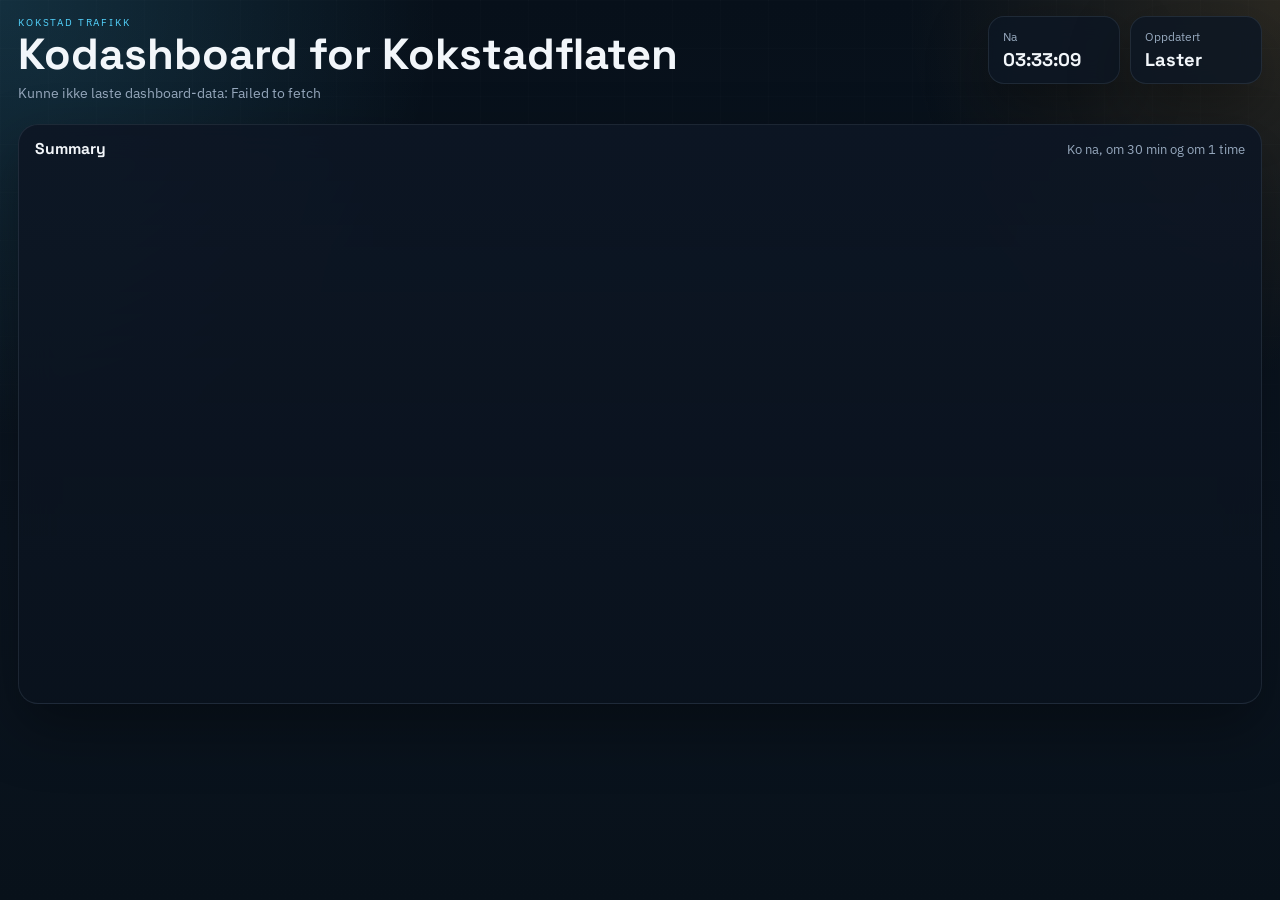
==== index.html @ e2f6cfb9 "Add files via upload" ====
<!DOCTYPE html>
<html lang="nb">
<head>
  <meta charset="UTF-8" />
  <meta name="viewport" content="width=device-width, initial-scale=1.0" />
  <title>Kokstad Queue Dashboard</title>
  <link rel="preconnect" href="https://fonts.googleapis.com">
  <link rel="preconnect" href="https://fonts.gstatic.com" crossorigin>
  <link href="https://fonts.googleapis.com/css2?family=Space+Grotesk:wght@400;500;700&family=IBM+Plex+Sans:wght@400;500;600&display=swap" rel="stylesheet">
  <link rel="stylesheet" href="./styles.css" />
</head>
<body class="summary-mode">
  <div class="app-shell">
    <header class="topbar">
      <div>
        <p class="eyebrow">Kokstad Trafikk</p>
        <h1>Kodashboard for Kokstadflaten</h1>
        <p id="routeSubtitle" class="subtitle">Oversikt over fire ruter fra Kokstad, med estimering na og frem i tid.</p>
      </div>
      <div class="topbar-meta">
        <div class="clock-card">
          <span class="label">Na</span>
          <span id="clockValue" class="value">--:--</span>
        </div>
        <div class="clock-card">
          <span class="label">Oppdatert</span>
          <span id="updatedValue" class="value">Laster</span>
        </div>
      </div>
    </header>

    <nav id="routeTabs" class="route-tabs" aria-label="Ruter og oppsummering"></nav>

    <main class="dashboard-grid">
      <section id="summaryPanel" class="panel panel-summary summary-only">
        <div class="panel-head">
          <h3>Summary</h3>
          <span class="muted">Ko na, om 30 min og om 1 time</span>
        </div>
        <div id="summaryGrid" class="summary-grid"></div>
      </section>

      <section class="panel panel-hero route-only">
        <div class="hero-copy">
          <span id="severityPill" class="severity-pill">Analyserer</span>
          <h2 id="heroDelay">-- min</h2>
          <p id="heroSummary" class="hero-summary">Laster sanntidsstatus...</p>
          <div class="hero-kpis">
            <div class="metric-card accent-amber">
              <span class="metric-label">Estimert kolengde</span>
              <strong id="queueLengthValue">-- m</strong>
            </div>
            <div class="metric-card accent-cyan">
              <span class="metric-label">Reisetid na</span>
              <strong id="liveDurationValue">-- min</strong>
            </div>
            <div class="metric-card accent-slate">
              <span class="metric-label">Normal reisetid</span>
              <strong id="freeFlowValue">-- min</strong>
            </div>
          </div>
        </div>
        <div class="route-visual">
          <div class="route-header">
            <span>Rute med trafikksegmenter</span>
            <span id="distanceValue">-- km</span>
          </div>
          <div id="routeStrip" class="route-strip"></div>
          <div class="route-labels">
            <span id="originLabelValue">Odfjell Drilling</span>
            <span id="destinationLabelValue">--</span>
          </div>
          <div id="routeLegend" class="route-legend"></div>
        </div>
      </section>

      <section class="panel panel-today route-only">
        <div class="panel-head">
          <h3>I dag</h3>
          <span class="muted">Start og slutt for ko</span>
        </div>
        <div class="stat-grid">
          <article class="stat-tile">
            <span class="stat-label">Ko startet</span>
            <strong id="queueStartValue">--</strong>
          </article>
          <article class="stat-tile">
            <span class="stat-label">Ko avtok</span>
            <strong id="queueEndValue">--</strong>
          </article>
          <article class="stat-tile">
            <span class="stat-label">Samlet kotid</span>
            <strong id="queueDurationValue">--</strong>
          </article>
          <article class="stat-tile">
            <span class="stat-label">Topptid</span>
            <strong id="peakDelayValue">--</strong>
          </article>
        </div>
      </section>

      <section class="panel panel-chart route-only">
        <div class="panel-head">
          <h3>Ko siste timer</h3>
          <span class="muted">Estimert kobelastning over tid</span>
        </div>
        <svg id="delayChart" class="chart" viewBox="0 0 640 220" preserveAspectRatio="none"></svg>
      </section>

      <section class="panel panel-heatmap route-only">
        <div class="panel-head">
          <h3>Ukedagsprofil</h3>
          <span class="muted">Nar koen pleier a bygge seg opp</span>
        </div>
        <div id="weekdayHeatmap" class="heatmap"></div>
      </section>

      <section class="panel panel-wide route-only">
        <div class="panel-head">
          <h3>Historisk bilde</h3>
          <span class="muted">Garsdagens topp og forventet monster fremover</span>
        </div>
        <div class="forecast-grid">
          <article class="forecast-card">
            <div class="forecast-head">
              <h4>Garsdagens kotopp</h4>
              <span class="muted">Sist avsluttede referanse</span>
            </div>
            <div class="forecast-stats">
              <div class="forecast-stat">
                <span class="stat-label">Start</span>
                <strong id="yesterdayStartValue">--</strong>
              </div>
              <div class="forecast-stat">
                <span class="stat-label">Slutt</span>
                <strong id="yesterdayEndValue">--</strong>
              </div>
              <div class="forecast-stat">
                <span class="stat-label">Varighet</span>
                <strong id="yesterdayDurationValue">--</strong>
              </div>
              <div class="forecast-stat">
                <span class="stat-label">Kotopp</span>
                <strong id="yesterdayPeakValue">--</strong>
              </div>
            </div>
          </article>

          <article class="forecast-card">
            <div class="forecast-head">
              <h4>Forventet i dag</h4>
              <span class="muted">Historisk monster for samme ukedag</span>
            </div>
            <div class="forecast-stats">
              <div class="forecast-stat">
                <span class="stat-label">Start</span>
                <strong id="forecastTodayStartValue">--</strong>
              </div>
              <div class="forecast-stat">
                <span class="stat-label">Slutt</span>
                <strong id="forecastTodayEndValue">--</strong>
              </div>
              <div class="forecast-stat">
                <span class="stat-label">Varighet</span>
                <strong id="forecastTodayDurationValue">--</strong>
              </div>
              <div class="forecast-stat">
                <span class="stat-label">Kotopp</span>
                <strong id="forecastTodayPeakValue">--</strong>
              </div>
            </div>
          </article>

          <article class="forecast-card">
            <div class="forecast-head">
              <h4>Forventet i morgen</h4>
              <span class="muted">Neste ukedag basert pa historikk</span>
            </div>
            <div class="forecast-stats">
              <div class="forecast-stat">
                <span class="stat-label">Start</span>
                <strong id="forecastTomorrowStartValue">--</strong>
              </div>
              <div class="forecast-stat">
                <span class="stat-label">Slutt</span>
                <strong id="forecastTomorrowEndValue">--</strong>
              </div>
              <div class="forecast-stat">
                <span class="stat-label">Varighet</span>
                <strong id="forecastTomorrowDurationValue">--</strong>
              </div>
              <div class="forecast-stat">
                <span class="stat-label">Kotopp</span>
                <strong id="forecastTomorrowPeakValue">--</strong>
              </div>
            </div>
          </article>
        </div>
      </section>
    </main>
  </div>

  <script src="./app.js" type="module"></script>
</body>
</html>
---- styles.css ----
:root {
  --bg: #09111c;
  --bg-alt: #0d1624;
  --panel: rgba(11, 21, 34, 0.76);
  --panel-strong: rgba(9, 17, 28, 0.92);
  --line: rgba(160, 185, 210, 0.12);
  --text: #f2f6fa;
  --muted: #96a8bd;
  --cyan: #54d5ff;
  --amber: #ffb84d;
  --red: #ff6b5f;
  --green: #5fd497;
  --shadow: 0 24px 60px rgba(0, 0, 0, 0.35);
}

* {
  box-sizing: border-box;
}

html,
body {
  margin: 0;
  width: 100%;
  height: 100%;
  overflow: hidden;
  background:
    radial-gradient(circle at top left, rgba(84, 213, 255, 0.16), transparent 28%),
    radial-gradient(circle at top right, rgba(255, 184, 77, 0.14), transparent 24%),
    linear-gradient(180deg, #07101a 0%, #0b1521 60%, #08111a 100%);
  color: var(--text);
  font-family: "IBM Plex Sans", sans-serif;
}

body::before {
  content: "";
  position: fixed;
  inset: 0;
  background-image:
    linear-gradient(rgba(255, 255, 255, 0.02) 1px, transparent 1px),
    linear-gradient(90deg, rgba(255, 255, 255, 0.02) 1px, transparent 1px);
  background-size: 48px 48px;
  mask-image: linear-gradient(180deg, rgba(0, 0, 0, 0.65), transparent);
  pointer-events: none;
}

.app-shell {
  width: min(100vw, calc(100vh * 16 / 9));
  height: min(100vh, calc(100vw * 9 / 16));
  margin: 0 auto;
  padding: 16px 18px;
  display: flex;
  flex-direction: column;
}

.topbar {
  display: flex;
  justify-content: space-between;
  align-items: flex-start;
  gap: 24px;
  margin-bottom: 10px;
}

.eyebrow {
  margin: 0 0 4px;
  text-transform: uppercase;
  letter-spacing: 0.18em;
  color: var(--cyan);
  font-size: 0.64rem;
}

h1 {
  margin: 0;
  font-family: "Space Grotesk", sans-serif;
  font-size: clamp(1.8rem, 3.4vw, 2.9rem);
  line-height: 1;
}

.subtitle {
  margin: 6px 0 0;
  color: var(--muted);
  font-size: 0.9rem;
}

.topbar-meta {
  display: flex;
  gap: 10px;
}

.clock-card {
  min-width: 132px;
  padding: 12px 14px;
  border: 1px solid var(--line);
  border-radius: 16px;
  background: rgba(13, 22, 36, 0.82);
  backdrop-filter: blur(12px);
  box-shadow: var(--shadow);
}

.clock-card .label {
  display: block;
  color: var(--muted);
  font-size: 0.74rem;
  margin-bottom: 4px;
}

.clock-card .value {
  font-family: "Space Grotesk", sans-serif;
  font-size: 1.15rem;
  font-weight: 700;
}

.route-tabs {
  display: flex;
  gap: 8px;
  margin-bottom: 12px;
}

.route-tab {
  border: 1px solid rgba(255, 255, 255, 0.08);
  background: rgba(255, 255, 255, 0.03);
  color: var(--muted);
  border-radius: 999px;
  padding: 8px 14px;
  font: inherit;
  font-size: 0.82rem;
  font-weight: 600;
  cursor: pointer;
  transition: background 140ms ease, color 140ms ease, border-color 140ms ease, transform 140ms ease;
}

.route-tab:hover {
  color: var(--text);
  border-color: rgba(84, 213, 255, 0.22);
}

.route-tab.active {
  color: #dff7ff;
  background: rgba(84, 213, 255, 0.12);
  border-color: rgba(84, 213, 255, 0.32);
  transform: translateY(-1px);
}

.dashboard-grid {
  display: grid;
  grid-template-columns: 1.44fr 0.92fr;
  grid-template-rows: minmax(0, 0.9fr) minmax(210px, 0.72fr) minmax(170px, 0.44fr) auto;
  gap: 14px;
  flex: 1;
  min-height: 0;
}

.panel {
  position: relative;
  overflow: hidden;
  border: 1px solid var(--line);
  border-radius: 20px;
  background: linear-gradient(180deg, rgba(13, 22, 36, 0.92), rgba(10, 18, 29, 0.82));
  box-shadow: var(--shadow);
  padding: 14px 16px;
  backdrop-filter: blur(18px);
  min-height: 0;
}

.panel::after {
  content: "";
  position: absolute;
  inset: auto -10% -55% auto;
  width: 180px;
  height: 180px;
  border-radius: 50%;
  background: radial-gradient(circle, rgba(84, 213, 255, 0.12), transparent 65%);
  pointer-events: none;
}

.summary-only {
  display: none;
}

body.summary-mode .summary-only {
  display: flex;
}

body.summary-mode .route-only {
  display: none !important;
}

body.route-mode .summary-only {
  display: none !important;
}

.panel-summary {
  grid-column: 1 / -1;
  grid-row: 1 / -1;
  flex-direction: column;
}

.summary-grid {
  display: grid;
  grid-template-columns: repeat(2, minmax(0, 1fr));
  gap: 14px;
  flex: 1;
}

.summary-card {
  border-radius: 18px;
  border: 1px solid rgba(255, 255, 255, 0.06);
  background: rgba(255, 255, 255, 0.03);
  padding: 16px;
  display: flex;
  flex-direction: column;
  gap: 14px;
}

.summary-card-head {
  display: flex;
  justify-content: space-between;
  gap: 12px;
  align-items: baseline;
}

.summary-card-head h4 {
  margin: 0;
  font-family: "Space Grotesk", sans-serif;
  font-size: 1.12rem;
}

.summary-card-head p,
.summary-updated {
  margin: 4px 0 0;
  color: var(--muted);
  font-size: 0.8rem;
}

.summary-slots {
  display: grid;
  grid-template-columns: repeat(3, minmax(0, 1fr));
  gap: 10px;
}

.summary-slot {
  border-radius: 14px;
  padding: 12px 12px 10px;
  background: rgba(9, 17, 28, 0.72);
  border: 1px solid rgba(255, 255, 255, 0.05);
  display: flex;
  flex-direction: column;
  gap: 6px;
}

.summary-slot-label {
  color: var(--muted);
  font-size: 0.76rem;
}

.summary-slot strong {
  font-size: 1.55rem;
  line-height: 1;
  font-family: "Space Grotesk", sans-serif;
}

.summary-slot-meta {
  color: rgba(242, 246, 250, 0.82);
  font-size: 0.78rem;
}

.summary-pill {
  display: inline-flex;
  align-self: flex-start;
  margin-top: 2px;
  padding: 4px 8px;
  border-radius: 999px;
  border: 1px solid rgba(255, 255, 255, 0.08);
  font-size: 0.72rem;
  font-weight: 700;
}

.panel-hero {
  display: grid;
  grid-template-columns: 1.15fr 0.85fr;
  gap: 14px;
  grid-column: 1 / -1;
  grid-row: 1;
}

.panel-today {
  grid-column: 1;
  grid-row: 2;
}

.panel-chart {
  grid-column: 2;
  grid-row: 2;
  display: flex;
  flex-direction: column;
}

.panel-heatmap {
  grid-column: 1 / -1;
  grid-row: 3;
  padding-top: 12px;
  padding-bottom: 12px;
}

.panel-wide {
  grid-column: 1 / -1;
  grid-row: 4;
  padding-top: 12px;
  padding-bottom: 12px;
}

.hero-copy h2 {
  margin: 10px 0 8px;
  font-family: "Space Grotesk", sans-serif;
  font-size: clamp(2.2rem, 4vw, 3.7rem);
  line-height: 0.95;
}

.hero-summary {
  max-width: 700px;
  margin: 0 0 12px;
  color: var(--muted);
  font-size: 0.86rem;
  line-height: 1.3;
}

.severity-pill {
  display: inline-flex;
  align-items: center;
  gap: 8px;
  padding: 6px 12px;
  border-radius: 999px;
  background: rgba(84, 213, 255, 0.12);
  border: 1px solid rgba(84, 213, 255, 0.2);
  color: #dff7ff;
  font-weight: 600;
  font-size: 0.86rem;
}

.severity-pill::before {
  content: "";
  width: 10px;
  height: 10px;
  border-radius: 50%;
  background: currentColor;
  box-shadow: 0 0 18px currentColor;
}

.hero-kpis {
  display: grid;
  grid-template-columns: repeat(3, minmax(0, 1fr));
  gap: 10px;
}

.metric-card {
  padding: 11px 12px;
  border-radius: 16px;
  border: 1px solid rgba(255, 255, 255, 0.08);
  background: rgba(255, 255, 255, 0.03);
}

.metric-card strong {
  display: block;
  margin-top: 6px;
  font-size: 1.2rem;
  font-family: "Space Grotesk", sans-serif;
}

.metric-label,
.panel-head .muted,
.stat-label {
  color: var(--muted);
  font-size: 0.8rem;
}

.accent-amber {
  box-shadow: inset 0 0 0 1px rgba(255, 184, 77, 0.16);
}

.accent-cyan {
  box-shadow: inset 0 0 0 1px rgba(84, 213, 255, 0.16);
}

.accent-slate {
  box-shadow: inset 0 0 0 1px rgba(160, 185, 210, 0.12);
}

.route-visual {
  display: flex;
  flex-direction: column;
  justify-content: center;
  padding: 8px 2px 0;
}

.route-header,
.route-labels,
.route-legend {
  display: flex;
  justify-content: space-between;
  gap: 12px;
  color: var(--muted);
  font-size: 0.8rem;
}

.route-strip {
  display: flex;
  align-items: stretch;
  gap: 5px;
  min-height: 58px;
  margin: 8px 0 8px;
}

.route-segment {
  position: relative;
  flex: var(--segment-weight);
  min-width: 18px;
  border-radius: 14px;
  background: #233447;
  overflow: hidden;
  display: flex;
  align-items: flex-end;
  padding: 8px;
  border: 1px solid rgba(255, 255, 255, 0.08);
}

.route-segment span {
  position: relative;
  z-index: 1;
  font-size: 0.74rem;
  line-height: 1.1;
  color: rgba(242, 246, 250, 0.9);
}

.route-segment::before {
  content: "";
  position: absolute;
  inset: 0;
  opacity: 0.9;
}

.speed-normal::before {
  background: linear-gradient(180deg, rgba(95, 212, 151, 0.2), rgba(95, 212, 151, 0.55));
}

.speed-slow::before {
  background: linear-gradient(180deg, rgba(255, 184, 77, 0.22), rgba(255, 184, 77, 0.64));
}

.speed-jam::before {
  background: linear-gradient(180deg, rgba(255, 107, 95, 0.24), rgba(255, 107, 95, 0.74));
}

.legend-chip {
  display: inline-flex;
  align-items: center;
  gap: 8px;
}

.legend-chip::before {
  content: "";
  width: 11px;
  height: 11px;
  border-radius: 50%;
}

.legend-chip.normal::before {
  background: var(--green);
}

.legend-chip.slow::before {
  background: var(--amber);
}

.legend-chip.jam::before {
  background: var(--red);
}

.panel-head {
  display: flex;
  justify-content: space-between;
  align-items: baseline;
  gap: 12px;
  margin-bottom: 8px;
}

.panel-head h3 {
  margin: 0;
  font-size: 0.98rem;
  font-family: "Space Grotesk", sans-serif;
}

.stat-grid {
  display: grid;
  grid-template-columns: repeat(2, minmax(0, 1fr));
  gap: 10px;
}

.stat-tile,
.forecast-card {
  padding: 12px 14px;
  border-radius: 16px;
  border: 1px solid rgba(255, 255, 255, 0.06);
  background: rgba(255, 255, 255, 0.03);
}

.stat-tile strong,
.forecast-stat strong {
  display: block;
  margin-top: 8px;
  font-size: 1.18rem;
  font-family: "Space Grotesk", sans-serif;
}

.chart {
  width: 100%;
  height: 100%;
  min-height: 164px;
  display: block;
  flex: 1;
}

.heatmap {
  display: grid;
  grid-template-columns: 70px repeat(7, minmax(0, 1fr));
  gap: 4px;
}

.heatmap-header,
.heatmap-row-label,
.heatmap-cell {
  min-height: 24px;
  border-radius: 8px;
  display: flex;
  align-items: center;
  justify-content: center;
  font-size: 0.68rem;
}

.heatmap-header,
.heatmap-row-label {
  color: var(--muted);
  background: rgba(255, 255, 255, 0.03);
}

.heatmap-cell {
  border: 1px solid rgba(255, 255, 255, 0.06);
  color: rgba(255, 255, 255, 0.94);
}

.forecast-grid {
  display: grid;
  grid-template-columns: repeat(3, minmax(0, 1fr));
  gap: 10px;
}

.forecast-head {
  display: flex;
  justify-content: space-between;
  gap: 10px;
  align-items: baseline;
  margin-bottom: 12px;
}

.forecast-head h4 {
  margin: 0;
  font-family: "Space Grotesk", sans-serif;
  font-size: 0.96rem;
}

.forecast-stats {
  display: grid;
  grid-template-columns: repeat(2, minmax(0, 1fr));
  gap: 10px;
}
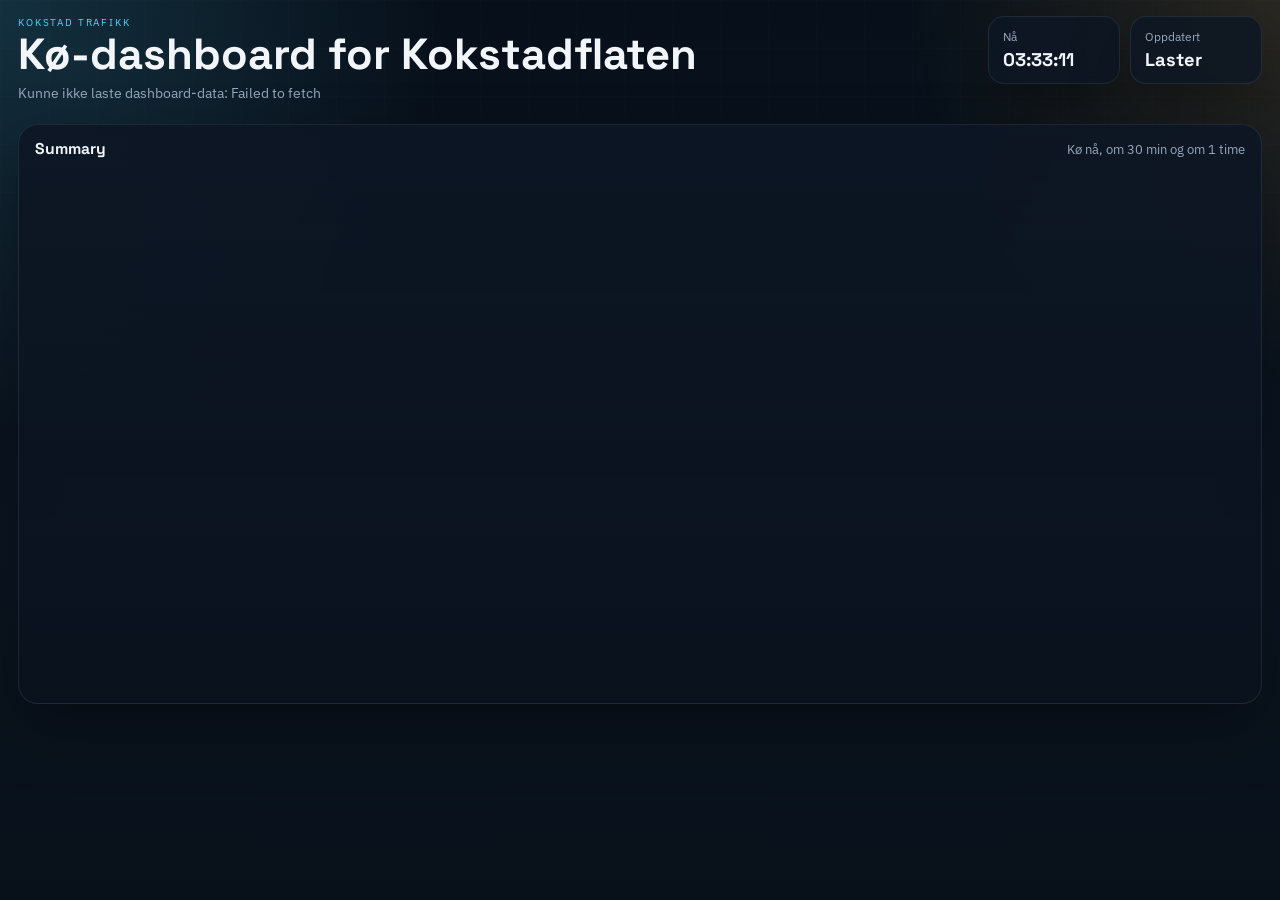
==== commit 90615e3e: "Add files via upload" ====
--- a/index.html
+++ b/index.html
@@ -3,7 +3,7 @@
 <head>
   <meta charset="UTF-8" />
   <meta name="viewport" content="width=device-width, initial-scale=1.0" />
-  <title>Kokstad Queue Dashboard</title>
+  <title>Kø-dashboard for Kokstadflaten</title>
   <link rel="preconnect" href="https://fonts.googleapis.com">
   <link rel="preconnect" href="https://fonts.gstatic.com" crossorigin>
   <link href="https://fonts.googleapis.com/css2?family=Space+Grotesk:wght@400;500;700&family=IBM+Plex+Sans:wght@400;500;600&display=swap" rel="stylesheet">
@@ -14,12 +14,12 @@
     <header class="topbar">
       <div>
         <p class="eyebrow">Kokstad Trafikk</p>
-        <h1>Kodashboard for Kokstadflaten</h1>
-        <p id="routeSubtitle" class="subtitle">Oversikt over fire ruter fra Kokstad, med estimering na og frem i tid.</p>
+        <h1>Kø-dashboard for Kokstadflaten</h1>
+        <p id="routeSubtitle" class="subtitle">Oversikt over fire ruter fra Kokstad, med estimering nå og frem i tid.</p>
       </div>
       <div class="topbar-meta">
         <div class="clock-card">
-          <span class="label">Na</span>
+          <span class="label">Nå</span>
           <span id="clockValue" class="value">--:--</span>
         </div>
         <div class="clock-card">
@@ -35,7 +35,7 @@
       <section id="summaryPanel" class="panel panel-summary summary-only">
         <div class="panel-head">
           <h3>Summary</h3>
-          <span class="muted">Ko na, om 30 min og om 1 time</span>
+          <span class="muted">Kø nå, om 30 min og om 1 time</span>
         </div>
         <div id="summaryGrid" class="summary-grid"></div>
       </section>
@@ -47,11 +47,11 @@
           <p id="heroSummary" class="hero-summary">Laster sanntidsstatus...</p>
           <div class="hero-kpis">
             <div class="metric-card accent-amber">
-              <span class="metric-label">Estimert kolengde</span>
+              <span class="metric-label">Estimert kølengde</span>
               <strong id="queueLengthValue">-- m</strong>
             </div>
             <div class="metric-card accent-cyan">
-              <span class="metric-label">Reisetid na</span>
+              <span class="metric-label">Reisetid nå</span>
               <strong id="liveDurationValue">-- min</strong>
             </div>
             <div class="metric-card accent-slate">
@@ -77,19 +77,19 @@
       <section class="panel panel-today route-only">
         <div class="panel-head">
           <h3>I dag</h3>
-          <span class="muted">Start og slutt for ko</span>
+          <span class="muted">Start og slutt for kø</span>
         </div>
         <div class="stat-grid">
           <article class="stat-tile">
-            <span class="stat-label">Ko startet</span>
+            <span class="stat-label">Kø startet</span>
             <strong id="queueStartValue">--</strong>
           </article>
           <article class="stat-tile">
-            <span class="stat-label">Ko avtok</span>
+            <span class="stat-label">Kø avtok</span>
             <strong id="queueEndValue">--</strong>
           </article>
           <article class="stat-tile">
-            <span class="stat-label">Samlet kotid</span>
+            <span class="stat-label">Samlet køtid</span>
             <strong id="queueDurationValue">--</strong>
           </article>
           <article class="stat-tile">
@@ -101,8 +101,8 @@
 
       <section class="panel panel-chart route-only">
         <div class="panel-head">
-          <h3>Ko siste timer</h3>
-          <span class="muted">Estimert kobelastning over tid</span>
+          <h3>Kø siste timer</h3>
+          <span class="muted">Estimert købelastning over tid</span>
         </div>
         <svg id="delayChart" class="chart" viewBox="0 0 640 220" preserveAspectRatio="none"></svg>
       </section>
@@ -110,7 +110,7 @@
       <section class="panel panel-heatmap route-only">
         <div class="panel-head">
           <h3>Ukedagsprofil</h3>
-          <span class="muted">Nar koen pleier a bygge seg opp</span>
+          <span class="muted">Når køen pleier å bygge seg opp</span>
         </div>
         <div id="weekdayHeatmap" class="heatmap"></div>
       </section>
@@ -118,12 +118,12 @@
       <section class="panel panel-wide route-only">
         <div class="panel-head">
           <h3>Historisk bilde</h3>
-          <span class="muted">Garsdagens topp og forventet monster fremover</span>
+          <span class="muted">Gårsdagens topp og forventet mønster fremover</span>
         </div>
         <div class="forecast-grid">
           <article class="forecast-card">
             <div class="forecast-head">
-              <h4>Garsdagens kotopp</h4>
+              <h4>Gårsdagens køtopp</h4>
               <span class="muted">Sist avsluttede referanse</span>
             </div>
             <div class="forecast-stats">
@@ -140,7 +140,7 @@
                 <strong id="yesterdayDurationValue">--</strong>
               </div>
               <div class="forecast-stat">
-                <span class="stat-label">Kotopp</span>
+                <span class="stat-label">Køtopp</span>
                 <strong id="yesterdayPeakValue">--</strong>
               </div>
             </div>
@@ -149,7 +149,7 @@
           <article class="forecast-card">
             <div class="forecast-head">
               <h4>Forventet i dag</h4>
-              <span class="muted">Historisk monster for samme ukedag</span>
+              <span class="muted">Historisk mønster for samme ukedag</span>
             </div>
             <div class="forecast-stats">
               <div class="forecast-stat">
@@ -165,7 +165,7 @@
                 <strong id="forecastTodayDurationValue">--</strong>
               </div>
               <div class="forecast-stat">
-                <span class="stat-label">Kotopp</span>
+                <span class="stat-label">Køtopp</span>
                 <strong id="forecastTodayPeakValue">--</strong>
               </div>
             </div>
@@ -174,7 +174,7 @@
           <article class="forecast-card">
             <div class="forecast-head">
               <h4>Forventet i morgen</h4>
-              <span class="muted">Neste ukedag basert pa historikk</span>
+              <span class="muted">Neste ukedag basert på historikk</span>
             </div>
             <div class="forecast-stats">
               <div class="forecast-stat">
@@ -190,7 +190,7 @@
                 <strong id="forecastTomorrowDurationValue">--</strong>
               </div>
               <div class="forecast-stat">
-                <span class="stat-label">Kotopp</span>
+                <span class="stat-label">Køtopp</span>
                 <strong id="forecastTomorrowPeakValue">--</strong>
               </div>
             </div>
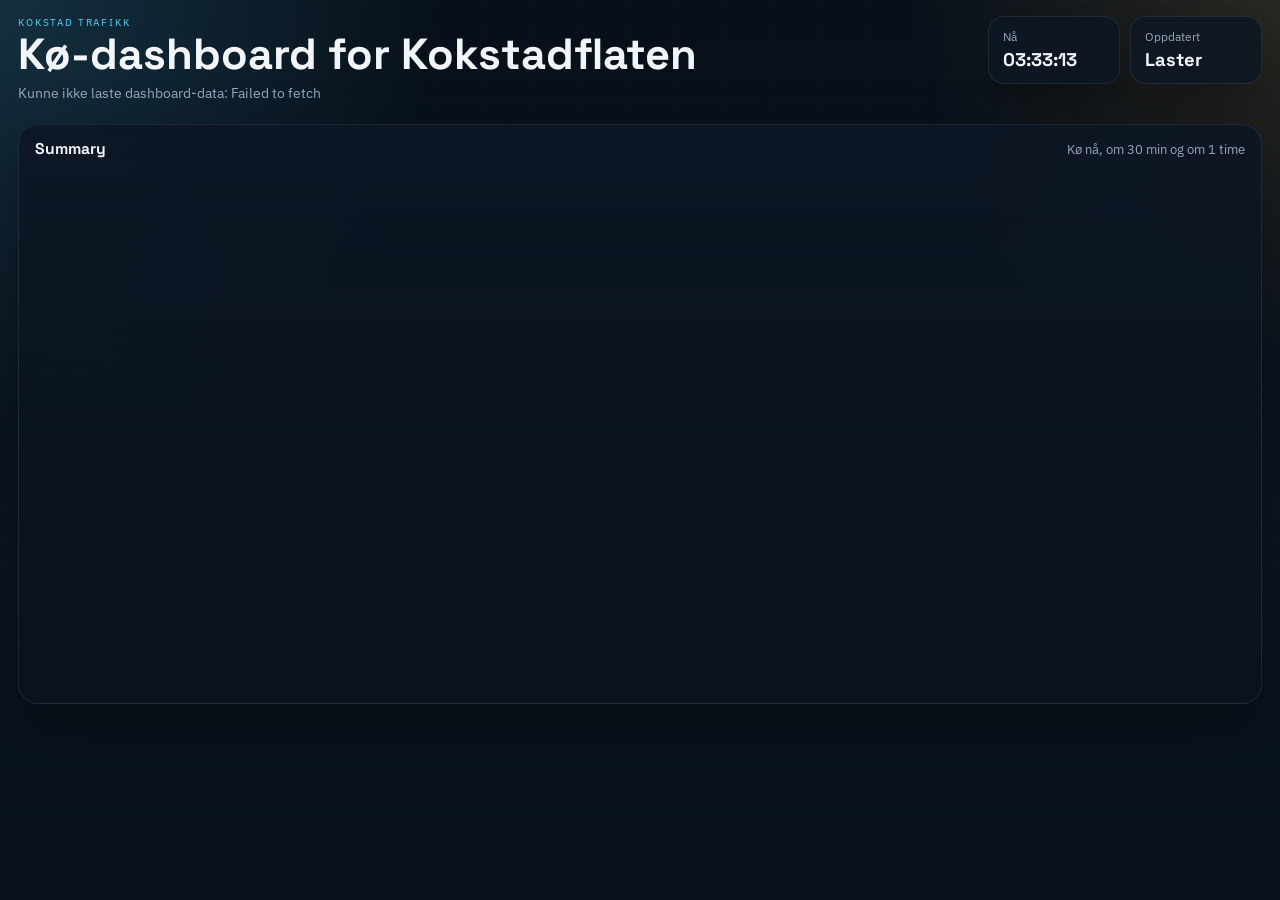
==== commit 5b8e5761: "Add files via upload" ====
--- a/index.html
+++ b/index.html
@@ -15,7 +15,7 @@
       <div>
         <p class="eyebrow">Kokstad Trafikk</p>
         <h1>Kø-dashboard for Kokstadflaten</h1>
-        <p id="routeSubtitle" class="subtitle">Oversikt over fire ruter fra Kokstad, med estimering nå og frem i tid.</p>
+        <p id="routeSubtitle" class="subtitle">Oversikt over flere ruter fra Kokstad, med estimering nå og frem i tid.</p>
       </div>
       <div class="topbar-meta">
         <div class="clock-card">
--- a/styles.css
+++ b/styles.css
@@ -252,6 +252,13 @@
   font-size: 0.76rem;
 }
 
+.summary-slot-topline {
+  display: flex;
+  align-items: center;
+  justify-content: space-between;
+  gap: 8px;
+}
+
 .summary-slot strong {
   font-size: 1.55rem;
   line-height: 1;
@@ -272,6 +279,43 @@
   border: 1px solid rgba(255, 255, 255, 0.08);
   font-size: 0.72rem;
   font-weight: 700;
+}
+
+.summary-trend {
+  display: inline-flex;
+  align-items: center;
+  gap: 5px;
+  padding: 3px 8px;
+  border-radius: 999px;
+  border: 1px solid rgba(255, 255, 255, 0.08);
+  background: rgba(255, 255, 255, 0.04);
+  font-size: 0.68rem;
+  font-weight: 700;
+  letter-spacing: 0.01em;
+  white-space: nowrap;
+}
+
+.summary-trend-icon {
+  font-size: 0.8rem;
+  line-height: 1;
+}
+
+.summary-trend.trend-up {
+  color: var(--red);
+  border-color: rgba(255, 107, 95, 0.22);
+  background: rgba(255, 107, 95, 0.12);
+}
+
+.summary-trend.trend-down {
+  color: var(--green);
+  border-color: rgba(95, 212, 151, 0.22);
+  background: rgba(95, 212, 151, 0.12);
+}
+
+.summary-trend.trend-flat {
+  color: var(--muted);
+  border-color: rgba(150, 168, 189, 0.18);
+  background: rgba(150, 168, 189, 0.08);
 }
 
 .panel-hero {
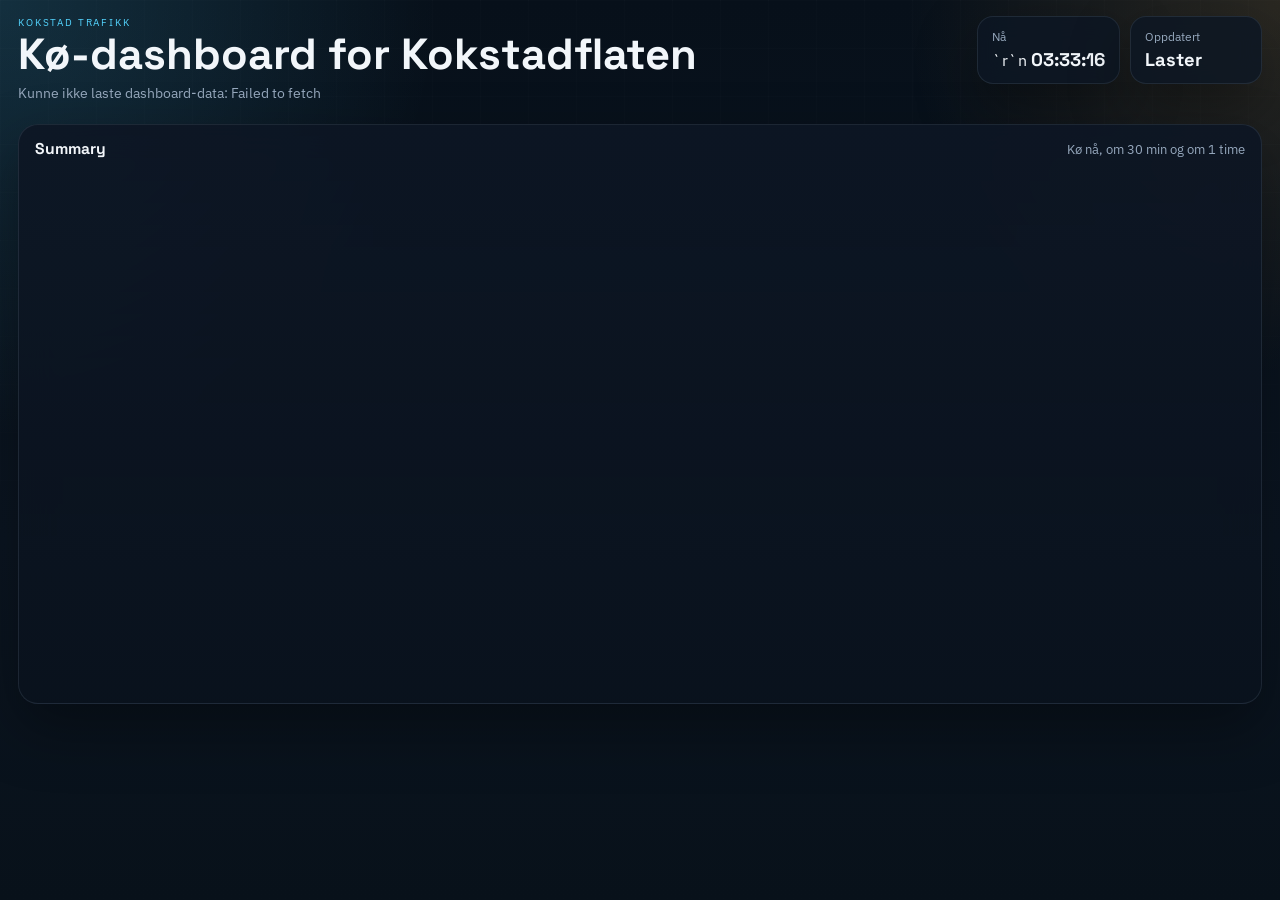
==== commit dc96266e: "Add files via upload" ====
--- a/index.html
+++ b/index.html
@@ -8,6 +8,9 @@
   <link rel="preconnect" href="https://fonts.gstatic.com" crossorigin>
   <link href="https://fonts.googleapis.com/css2?family=Space+Grotesk:wght@400;500;700&family=IBM+Plex+Sans:wght@400;500;600&display=swap" rel="stylesheet">
   <link rel="stylesheet" href="./styles.css" />
+  <link rel="icon" type="image/jpeg" href="./favicon.jpg" />
+  <link rel="shortcut icon" type="image/jpeg" href="./favicon.jpg" />
+  <link rel="apple-touch-icon" href="./favicon.jpg" />
 </head>
 <body class="summary-mode">
   <div class="app-shell">
@@ -19,8 +22,7 @@
       </div>
       <div class="topbar-meta">
         <div class="clock-card">
-          <span class="label">Nå</span>
-          <span id="clockValue" class="value">--:--</span>
+          <span class="label">Nå</span>`r`n          <span id="clockValue" class="value">--:--</span>
         </div>
         <div class="clock-card">
           <span class="label">Oppdatert</span>
--- a/styles.css
+++ b/styles.css
@@ -341,8 +341,8 @@
 .panel-heatmap {
   grid-column: 1 / -1;
   grid-row: 3;
-  padding-top: 12px;
-  padding-bottom: 12px;
+  padding-top: 10px;
+  padding-bottom: 10px;
 }
 
 .panel-wide {
@@ -564,30 +564,57 @@
 
 .heatmap {
   display: grid;
-  grid-template-columns: 70px repeat(7, minmax(0, 1fr));
-  gap: 4px;
-}
-
+  grid-template-columns: 64px repeat(11, minmax(0, 1fr));
+  gap: 5px;
+}
+
+.heatmap-corner,
 .heatmap-header,
 .heatmap-row-label,
 .heatmap-cell {
-  min-height: 24px;
-  border-radius: 8px;
+  min-height: 22px;
+  border-radius: 9px;
   display: flex;
   align-items: center;
   justify-content: center;
-  font-size: 0.68rem;
-}
-
+  font-size: 0.64rem;
+}
+
+.heatmap-corner,
 .heatmap-header,
 .heatmap-row-label {
   color: var(--muted);
   background: rgba(255, 255, 255, 0.03);
+  font-weight: 600;
+}
+
+.heatmap-corner,
+.heatmap-row-label {
+  justify-content: flex-start;
+  padding-left: 10px;
 }
 
 .heatmap-cell {
   border: 1px solid rgba(255, 255, 255, 0.06);
-  color: rgba(255, 255, 255, 0.94);
+  color: transparent;
+  position: relative;
+  box-shadow: inset 0 0 0 1px rgba(255, 255, 255, 0.03);
+}
+
+.heatmap-cell.is-medium::after,
+.heatmap-cell.is-strong::after {
+  content: "";
+  width: 7px;
+  height: 7px;
+  border-radius: 50%;
+  background: rgba(255, 255, 255, 0.9);
+  opacity: 0.7;
+}
+
+.heatmap-cell.is-strong::after {
+  width: 8px;
+  height: 8px;
+  opacity: 1;
 }
 
 .forecast-grid {
@@ -615,3 +642,235 @@
   grid-template-columns: repeat(2, minmax(0, 1fr));
   gap: 10px;
 }
+
+@media (max-width: 900px) {
+  html,
+  body {
+    height: auto;
+    min-height: 100%;
+    overflow: auto;
+  }
+
+  body::before {
+    background-size: 32px 32px;
+  }
+
+  .app-shell {
+    width: 100%;
+    height: auto;
+    min-height: 100vh;
+    padding: 14px 12px 28px;
+  }
+
+  .topbar {
+    flex-direction: column;
+    align-items: stretch;
+    gap: 12px;
+    margin-bottom: 12px;
+  }
+
+  h1 {
+    font-size: clamp(2.2rem, 10vw, 3.3rem);
+    line-height: 0.95;
+  }
+
+  .subtitle {
+    font-size: 0.86rem;
+    line-height: 1.35;
+  }
+
+  .topbar-meta {
+    display: grid;
+    grid-template-columns: repeat(2, minmax(0, 1fr));
+    gap: 10px;
+  }
+
+  .clock-card {
+    min-width: 0;
+    padding: 10px 12px;
+  }
+
+  .route-tabs {
+    overflow-x: auto;
+    overflow-y: hidden;
+    padding-bottom: 2px;
+    scrollbar-width: none;
+  }
+
+  .route-tabs::-webkit-scrollbar {
+    display: none;
+  }
+
+  .route-tab {
+    flex: 0 0 auto;
+    padding: 8px 12px;
+    font-size: 0.8rem;
+  }
+
+  .dashboard-grid {
+    display: flex;
+    flex-direction: column;
+    gap: 12px;
+  }
+
+  .panel {
+    padding: 14px 12px;
+  }
+
+  .panel-summary,
+  .panel-hero,
+  .panel-today,
+  .panel-chart,
+  .panel-heatmap,
+  .panel-wide {
+    grid-column: auto;
+    grid-row: auto;
+  }
+
+  .summary-grid,
+  .forecast-grid {
+    grid-template-columns: 1fr;
+  }
+
+  .summary-slots {
+    grid-template-columns: 1fr;
+  }
+
+  .panel-hero {
+    grid-template-columns: 1fr;
+    gap: 12px;
+  }
+
+  .hero-copy h2 {
+    font-size: clamp(2.4rem, 18vw, 4rem);
+  }
+
+  .hero-summary {
+    max-width: none;
+    margin-bottom: 10px;
+  }
+
+  .hero-kpis,
+  .stat-grid,
+  .forecast-stats {
+    grid-template-columns: 1fr;
+  }
+
+  .route-strip {
+    min-height: 48px;
+  }
+
+  .route-legend,
+  .route-labels,
+  .route-header,
+  .panel-head,
+  .forecast-head {
+    gap: 8px;
+  }
+
+  .panel-head,
+  .forecast-head {
+    flex-direction: column;
+    align-items: flex-start;
+  }
+
+  .chart {
+    min-height: 210px;
+  }
+
+  .panel-heatmap {
+    overflow-x: auto;
+  }
+
+  .heatmap {
+    min-width: 720px;
+  }
+}
+
+@media (max-width: 1100px), (pointer: coarse) and (orientation: portrait) {
+  .app-shell {
+    width: 100%;
+    height: auto;
+    min-height: 100vh;
+    padding: 16px 14px 30px;
+  }
+
+  .topbar {
+    flex-direction: column;
+    align-items: stretch;
+    gap: 14px;
+  }
+
+  .topbar-meta {
+    display: grid;
+    grid-template-columns: 1fr;
+    gap: 10px;
+  }
+
+  .clock-card {
+    min-width: 0;
+    width: 100%;
+  }
+
+  .route-tabs {
+    overflow-x: auto;
+    overflow-y: hidden;
+    padding-bottom: 4px;
+    scrollbar-width: none;
+  }
+
+  .route-tabs::-webkit-scrollbar {
+    display: none;
+  }
+
+  .route-tab {
+    flex: 0 0 auto;
+  }
+
+  .summary-grid,
+  .forecast-grid {
+    grid-template-columns: 1fr;
+  }
+
+  .summary-card {
+    padding: 14px;
+    gap: 12px;
+  }
+
+  .summary-card-head {
+    flex-direction: column;
+    align-items: flex-start;
+    gap: 6px;
+  }
+
+  .summary-card-head h4 {
+    font-size: 1rem;
+  }
+
+  .summary-card-head p,
+  .summary-updated {
+    font-size: 0.78rem;
+  }
+
+  .summary-slots {
+    grid-template-columns: 1fr;
+    gap: 8px;
+  }
+
+  .summary-slot {
+    padding: 11px 11px 10px;
+  }
+
+  .summary-slot strong {
+    font-size: 1.3rem;
+  }
+
+  .summary-slot-meta {
+    font-size: 0.74rem;
+  }
+
+  .summary-trend {
+    font-size: 0.64rem;
+    padding: 3px 7px;
+  }
+}
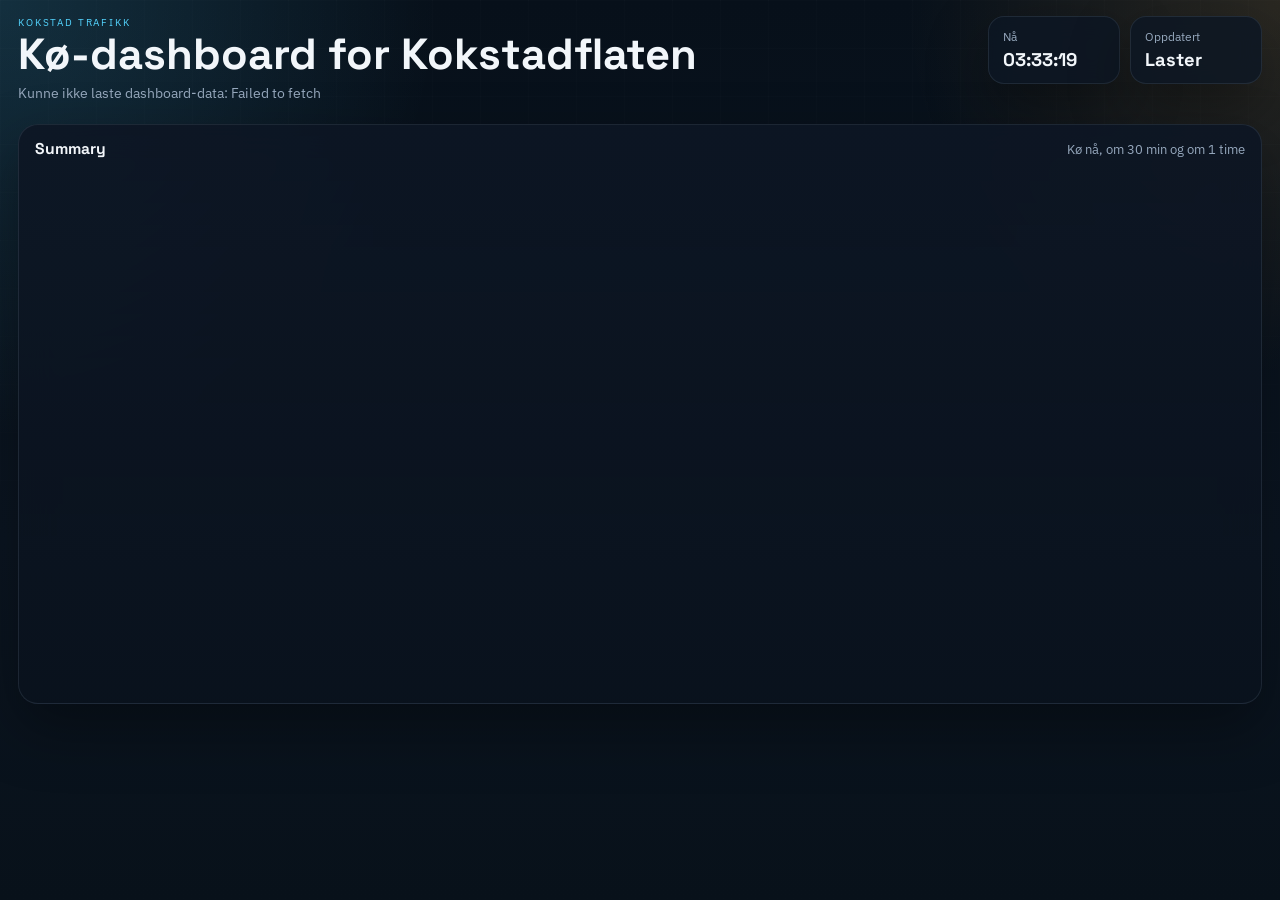
==== commit bef89494: "Add files via upload" ====
--- a/index.html
+++ b/index.html
@@ -15,21 +15,22 @@
 <body class="summary-mode">
   <div class="app-shell">
     <header class="topbar">
-      <div>
-        <p class="eyebrow">Kokstad Trafikk</p>
-        <h1>Kø-dashboard for Kokstadflaten</h1>
-        <p id="routeSubtitle" class="subtitle">Oversikt over flere ruter fra Kokstad, med estimering nå og frem i tid.</p>
-      </div>
-      <div class="topbar-meta">
-        <div class="clock-card">
-          <span class="label">Nå</span>`r`n          <span id="clockValue" class="value">--:--</span>
-        </div>
-        <div class="clock-card">
-          <span class="label">Oppdatert</span>
-          <span id="updatedValue" class="value">Laster</span>
-        </div>
-      </div>
-    </header>
+  <div>
+    <p class="eyebrow">Kokstad Trafikk</p>
+    <h1>Kø-dashboard for Kokstadflaten</h1>
+    <p id="routeSubtitle" class="subtitle">Oversikt over flere ruter fra Kokstad, med estimering nå og frem i tid.</p>
+  </div>
+  <div class="topbar-meta">
+    <div class="clock-card">
+      <span class="label">Nå</span>
+      <span id="clockValue" class="value">--:--</span>
+    </div>
+    <div class="clock-card">
+      <span class="label">Oppdatert</span>
+      <span id="updatedValue" class="value">Laster</span>
+    </div>
+  </div>
+</header>
 
     <nav id="routeTabs" class="route-tabs" aria-label="Ruter og oppsummering"></nav>
 
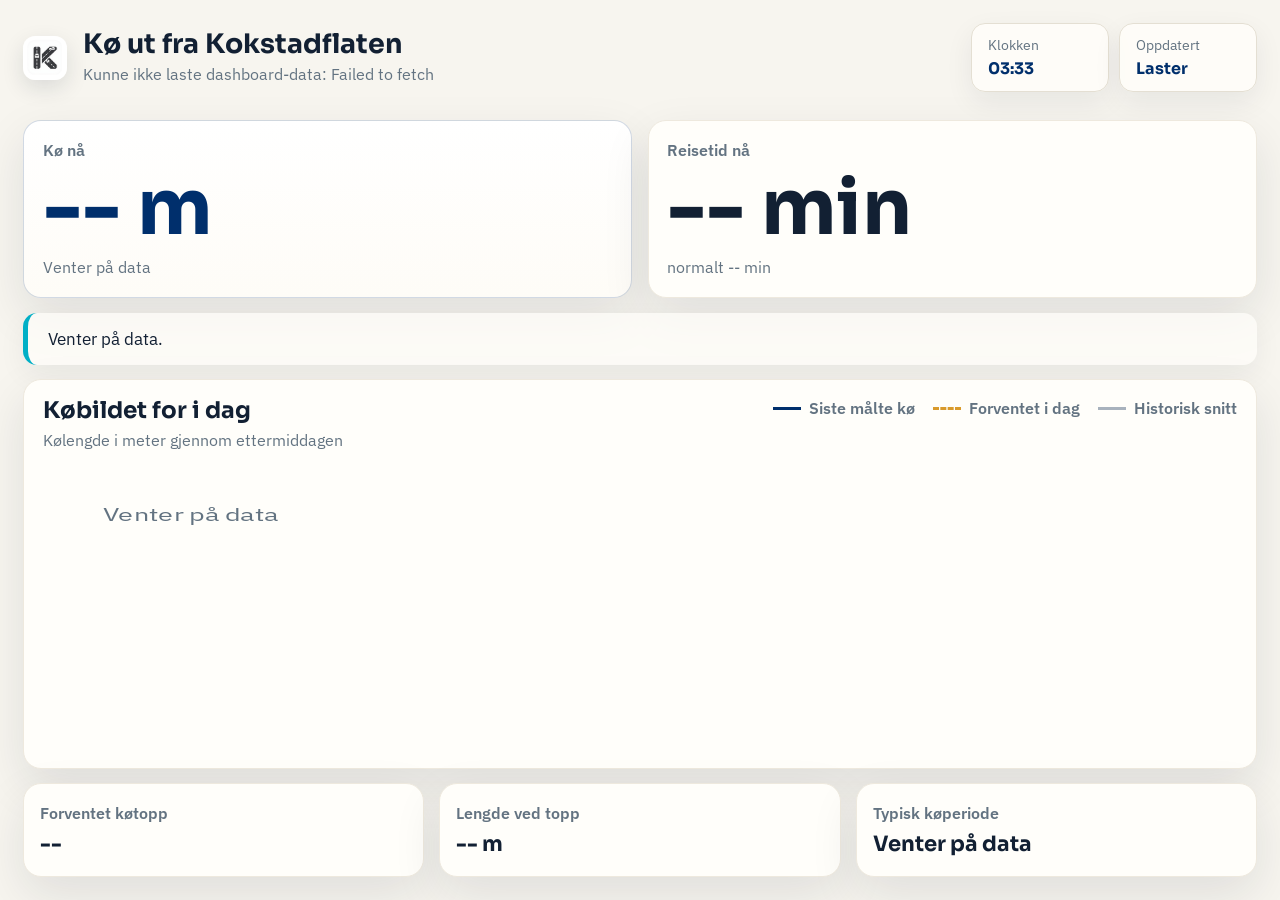
==== commit 83a81e12: "Add files via upload" ====
--- a/index.html
+++ b/index.html
@@ -3,202 +3,88 @@
 <head>
   <meta charset="UTF-8" />
   <meta name="viewport" content="width=device-width, initial-scale=1.0" />
-  <title>Kø-dashboard for Kokstadflaten</title>
+  <title>Kø ut fra Kokstadflaten</title>
   <link rel="preconnect" href="https://fonts.googleapis.com">
   <link rel="preconnect" href="https://fonts.gstatic.com" crossorigin>
-  <link href="https://fonts.googleapis.com/css2?family=Space+Grotesk:wght@400;500;700&family=IBM+Plex+Sans:wght@400;500;600&display=swap" rel="stylesheet">
+  <link href="https://fonts.googleapis.com/css2?family=Sora:wght@500;600;700&family=IBM+Plex+Sans:wght@400;500;600&display=swap" rel="stylesheet">
   <link rel="stylesheet" href="./styles.css" />
   <link rel="icon" type="image/jpeg" href="./favicon.jpg" />
   <link rel="shortcut icon" type="image/jpeg" href="./favicon.jpg" />
   <link rel="apple-touch-icon" href="./favicon.jpg" />
 </head>
-<body class="summary-mode">
+<body>
   <div class="app-shell">
-    <header class="topbar">
-  <div>
-    <p class="eyebrow">Kokstad Trafikk</p>
-    <h1>Kø-dashboard for Kokstadflaten</h1>
-    <p id="routeSubtitle" class="subtitle">Oversikt over flere ruter fra Kokstad, med estimering nå og frem i tid.</p>
-  </div>
-  <div class="topbar-meta">
-    <div class="clock-card">
-      <span class="label">Nå</span>
-      <span id="clockValue" class="value">--:--</span>
-    </div>
-    <div class="clock-card">
-      <span class="label">Oppdatert</span>
-      <span id="updatedValue" class="value">Laster</span>
-    </div>
-  </div>
-</header>
+    <header class="brand-header">
+      <div class="brand-lockup">
+        <img class="brand-logo" src="./favicon.jpg" alt="Kokstad trafikklogo" />
+        <div>
+          <h1>Kø ut fra Kokstadflaten</h1>
+          <p id="routeSubtitle" class="route-subtitle">Odfjell Drilling → Kokstadvegen</p>
+        </div>
+      </div>
 
-    <nav id="routeTabs" class="route-tabs" aria-label="Ruter og oppsummering"></nav>
+      <div class="header-status" aria-label="Tid og oppdatering">
+        <div class="time-block">
+          <span class="time-label">Klokken</span>
+          <strong id="clockValue">--:--</strong>
+        </div>
+        <div class="time-block">
+          <span class="time-label">Oppdatert</span>
+          <strong id="updatedValue">Laster</strong>
+        </div>
+      </div>
+    </header>
 
-    <main class="dashboard-grid">
-      <section id="summaryPanel" class="panel panel-summary summary-only">
-        <div class="panel-head">
-          <h3>Summary</h3>
-          <span class="muted">Kø nå, om 30 min og om 1 time</span>
-        </div>
-        <div id="summaryGrid" class="summary-grid"></div>
+    <nav id="routeTabs" class="route-tabs" aria-label="Velg rute"></nav>
+
+    <main class="dashboard">
+      <section class="status-overview" aria-label="Oversikt">
+        <article class="status-card status-card-primary">
+          <span id="queueLengthLabel" class="status-label">Kø nå</span>
+          <strong id="queueLengthValue" class="status-value" aria-label="Kølengde nå">-- m</strong>
+          <span id="severityLabel" class="status-note">Venter på data</span>
+        </article>
+
+        <article class="status-card">
+          <span id="liveDurationLabel" class="status-label">Reisetid nå</span>
+          <strong id="liveDurationValue" class="status-value" aria-label="Reisetid nå">-- min</strong>
+          <span id="heroDelay" class="sr-only">-- min</span>
+          <span id="liveDurationNote" class="status-note">normalt <span id="freeFlowValue">-- min</span></span>
+        </article>
+
+        <p id="statusSentence" class="status-sentence">Venter på data.</p>
       </section>
 
-      <section class="panel panel-hero route-only">
-        <div class="hero-copy">
-          <span id="severityPill" class="severity-pill">Analyserer</span>
-          <h2 id="heroDelay">-- min</h2>
-          <p id="heroSummary" class="hero-summary">Laster sanntidsstatus...</p>
-          <div class="hero-kpis">
-            <div class="metric-card accent-amber">
-              <span class="metric-label">Estimert kølengde</span>
-              <strong id="queueLengthValue">-- m</strong>
-            </div>
-            <div class="metric-card accent-cyan">
-              <span class="metric-label">Reisetid nå</span>
-              <strong id="liveDurationValue">-- min</strong>
-            </div>
-            <div class="metric-card accent-slate">
-              <span class="metric-label">Normal reisetid</span>
-              <strong id="freeFlowValue">-- min</strong>
-            </div>
+      <section class="queue-chart-panel" aria-labelledby="chartTitle">
+        <div class="panel-header">
+          <div>
+            <h2 id="chartTitle">Købildet for i dag</h2>
+            <p id="chartSubtitle">Kølengde i meter gjennom ettermiddagen</p>
+          </div>
+          <div class="chart-legend" aria-label="Forklaring">
+            <span><i class="legend-line legend-today"></i><span id="actualLegendLabel">Kø i dag</span></span>
+            <span><i class="legend-line legend-expected"></i><span id="expectedLegendLabel">Forventet i dag</span></span>
+            <span><i class="legend-line legend-history"></i><span id="historyLegendLabel">Historisk snitt</span></span>
           </div>
         </div>
-        <div class="route-visual">
-          <div class="route-header">
-            <span>Rute med trafikksegmenter</span>
-            <span id="distanceValue">-- km</span>
-          </div>
-          <div id="routeStrip" class="route-strip"></div>
-          <div class="route-labels">
-            <span id="originLabelValue">Odfjell Drilling</span>
-            <span id="destinationLabelValue">--</span>
-          </div>
-          <div id="routeLegend" class="route-legend"></div>
-        </div>
+        <svg id="delayChart" class="chart" viewBox="0 0 960 360" preserveAspectRatio="none" role="img" aria-label="Graf for forventet kø i dag">
+          <text x="48" y="78" fill="#637381" font-size="22" font-family="IBM Plex Sans, Arial">Venter på data</text>
+        </svg>
       </section>
 
-      <section class="panel panel-today route-only">
-        <div class="panel-head">
-          <h3>I dag</h3>
-          <span class="muted">Start og slutt for kø</span>
-        </div>
-        <div class="stat-grid">
-          <article class="stat-tile">
-            <span class="stat-label">Kø startet</span>
-            <strong id="queueStartValue">--</strong>
-          </article>
-          <article class="stat-tile">
-            <span class="stat-label">Kø avtok</span>
-            <strong id="queueEndValue">--</strong>
-          </article>
-          <article class="stat-tile">
-            <span class="stat-label">Samlet køtid</span>
-            <strong id="queueDurationValue">--</strong>
-          </article>
-          <article class="stat-tile">
-            <span class="stat-label">Topptid</span>
-            <strong id="peakDelayValue">--</strong>
-          </article>
-        </div>
-      </section>
-
-      <section class="panel panel-chart route-only">
-        <div class="panel-head">
-          <h3>Kø siste timer</h3>
-          <span class="muted">Estimert købelastning over tid</span>
-        </div>
-        <svg id="delayChart" class="chart" viewBox="0 0 640 220" preserveAspectRatio="none"></svg>
-      </section>
-
-      <section class="panel panel-heatmap route-only">
-        <div class="panel-head">
-          <h3>Ukedagsprofil</h3>
-          <span class="muted">Når køen pleier å bygge seg opp</span>
-        </div>
-        <div id="weekdayHeatmap" class="heatmap"></div>
-      </section>
-
-      <section class="panel panel-wide route-only">
-        <div class="panel-head">
-          <h3>Historisk bilde</h3>
-          <span class="muted">Gårsdagens topp og forventet mønster fremover</span>
-        </div>
-        <div class="forecast-grid">
-          <article class="forecast-card">
-            <div class="forecast-head">
-              <h4>Gårsdagens køtopp</h4>
-              <span class="muted">Sist avsluttede referanse</span>
-            </div>
-            <div class="forecast-stats">
-              <div class="forecast-stat">
-                <span class="stat-label">Start</span>
-                <strong id="yesterdayStartValue">--</strong>
-              </div>
-              <div class="forecast-stat">
-                <span class="stat-label">Slutt</span>
-                <strong id="yesterdayEndValue">--</strong>
-              </div>
-              <div class="forecast-stat">
-                <span class="stat-label">Varighet</span>
-                <strong id="yesterdayDurationValue">--</strong>
-              </div>
-              <div class="forecast-stat">
-                <span class="stat-label">Køtopp</span>
-                <strong id="yesterdayPeakValue">--</strong>
-              </div>
-            </div>
-          </article>
-
-          <article class="forecast-card">
-            <div class="forecast-head">
-              <h4>Forventet i dag</h4>
-              <span class="muted">Historisk mønster for samme ukedag</span>
-            </div>
-            <div class="forecast-stats">
-              <div class="forecast-stat">
-                <span class="stat-label">Start</span>
-                <strong id="forecastTodayStartValue">--</strong>
-              </div>
-              <div class="forecast-stat">
-                <span class="stat-label">Slutt</span>
-                <strong id="forecastTodayEndValue">--</strong>
-              </div>
-              <div class="forecast-stat">
-                <span class="stat-label">Varighet</span>
-                <strong id="forecastTodayDurationValue">--</strong>
-              </div>
-              <div class="forecast-stat">
-                <span class="stat-label">Køtopp</span>
-                <strong id="forecastTodayPeakValue">--</strong>
-              </div>
-            </div>
-          </article>
-
-          <article class="forecast-card">
-            <div class="forecast-head">
-              <h4>Forventet i morgen</h4>
-              <span class="muted">Neste ukedag basert på historikk</span>
-            </div>
-            <div class="forecast-stats">
-              <div class="forecast-stat">
-                <span class="stat-label">Start</span>
-                <strong id="forecastTomorrowStartValue">--</strong>
-              </div>
-              <div class="forecast-stat">
-                <span class="stat-label">Slutt</span>
-                <strong id="forecastTomorrowEndValue">--</strong>
-              </div>
-              <div class="forecast-stat">
-                <span class="stat-label">Varighet</span>
-                <strong id="forecastTomorrowDurationValue">--</strong>
-              </div>
-              <div class="forecast-stat">
-                <span class="stat-label">Køtopp</span>
-                <strong id="forecastTomorrowPeakValue">--</strong>
-              </div>
-            </div>
-          </article>
-        </div>
+      <section class="insight-row" aria-label="Nøkkelinfo">
+        <article class="insight-card">
+          <span class="insight-label">Forventet køtopp</span>
+          <strong id="expectedPeakTimeValue">--</strong>
+        </article>
+        <article class="insight-card">
+          <span class="insight-label">Lengde ved topp</span>
+          <strong id="expectedPeakLengthValue">-- m</strong>
+        </article>
+        <article class="insight-card">
+          <span class="insight-label">Typisk køperiode</span>
+          <strong id="expectedPeriodValue">Venter på data</strong>
+        </article>
       </section>
     </main>
   </div>
--- a/styles.css
+++ b/styles.css
@@ -1,16 +1,19 @@
 :root {
-  --bg: #09111c;
-  --bg-alt: #0d1624;
-  --panel: rgba(11, 21, 34, 0.76);
-  --panel-strong: rgba(9, 17, 28, 0.92);
-  --line: rgba(160, 185, 210, 0.12);
-  --text: #f2f6fa;
-  --muted: #96a8bd;
-  --cyan: #54d5ff;
-  --amber: #ffb84d;
-  --red: #ff6b5f;
-  --green: #5fd497;
-  --shadow: 0 24px 60px rgba(0, 0, 0, 0.35);
+  --bg: #f7f5ef;
+  --card: #fffefa;
+  --card-soft: #fefcf7;
+  --text: #122033;
+  --muted: #637381;
+  --line: #e4dfd3;
+  --line-soft: #eee9de;
+  --brand: #002f6c;
+  --accent: #00afc6;
+  --queue: #d99a2b;
+  --strong-queue: #c96a57;
+  --ok: #2d7d5d;
+  --shadow: 0 18px 48px rgba(18, 32, 51, 0.10);
+  --number-font: "Sora", "IBM Plex Sans", sans-serif;
+  --body-font: "IBM Plex Sans", Arial, sans-serif;
 }
 
 * {
@@ -20,680 +23,403 @@
 html,
 body {
   margin: 0;
-  width: 100%;
-  height: 100%;
+  min-width: 320px;
+  min-height: 100%;
+  background: var(--bg);
+  color: var(--text);
+  font-family: var(--body-font);
+  font-size: 16px;
+}
+
+body {
+  overflow-x: hidden;
+}
+
+button,
+input,
+select,
+textarea {
+  font: inherit;
+}
+
+.app-shell {
+  width: min(100%, 1920px);
+  height: 100vh;
+  margin: 0 auto;
+  padding: clamp(16px, 1.8vw, 34px);
+  display: flex;
+  flex-direction: column;
+  gap: clamp(12px, 1.1vw, 20px);
   overflow: hidden;
-  background:
-    radial-gradient(circle at top left, rgba(84, 213, 255, 0.16), transparent 28%),
-    radial-gradient(circle at top right, rgba(255, 184, 77, 0.14), transparent 24%),
-    linear-gradient(180deg, #07101a 0%, #0b1521 60%, #08111a 100%);
-  color: var(--text);
-  font-family: "IBM Plex Sans", sans-serif;
-}
-
-body::before {
-  content: "";
-  position: fixed;
-  inset: 0;
-  background-image:
-    linear-gradient(rgba(255, 255, 255, 0.02) 1px, transparent 1px),
-    linear-gradient(90deg, rgba(255, 255, 255, 0.02) 1px, transparent 1px);
-  background-size: 48px 48px;
-  mask-image: linear-gradient(180deg, rgba(0, 0, 0, 0.65), transparent);
-  pointer-events: none;
-}
-
-.app-shell {
-  width: min(100vw, calc(100vh * 16 / 9));
-  height: min(100vh, calc(100vw * 9 / 16));
-  margin: 0 auto;
-  padding: 16px 18px;
-  display: flex;
-  flex-direction: column;
-}
-
-.topbar {
+}
+
+.brand-header {
   display: flex;
   justify-content: space-between;
-  align-items: flex-start;
+  align-items: center;
   gap: 24px;
-  margin-bottom: 10px;
-}
-
-.eyebrow {
-  margin: 0 0 4px;
-  text-transform: uppercase;
-  letter-spacing: 0.18em;
-  color: var(--cyan);
-  font-size: 0.64rem;
+}
+
+.brand-lockup {
+  display: flex;
+  align-items: center;
+  gap: 16px;
+  min-width: 0;
+}
+
+.brand-logo {
+  width: clamp(44px, 3vw, 58px);
+  height: clamp(44px, 3vw, 58px);
+  border-radius: 12px;
+  object-fit: cover;
+  box-shadow: 0 8px 22px rgba(18, 32, 51, 0.12);
+  flex: 0 0 auto;
+}
+
+h1,
+h2,
+strong {
+  font-family: var(--number-font);
+  letter-spacing: 0;
 }
 
 h1 {
   margin: 0;
-  font-family: "Space Grotesk", sans-serif;
-  font-size: clamp(1.8rem, 3.4vw, 2.9rem);
-  line-height: 1;
-}
-
-.subtitle {
+  font-size: clamp(1.55rem, 2.1vw, 2.55rem);
+  line-height: 1.05;
+  color: var(--text);
+}
+
+.route-subtitle {
   margin: 6px 0 0;
   color: var(--muted);
-  font-size: 0.9rem;
-}
-
-.topbar-meta {
+  font-size: clamp(1rem, 1vw, 1.18rem);
+  line-height: 1.3;
+}
+
+.header-status {
   display: flex;
   gap: 10px;
-}
-
-.clock-card {
-  min-width: 132px;
-  padding: 12px 14px;
+  flex: 0 0 auto;
+}
+
+.time-block {
+  min-width: 138px;
+  padding: 12px 16px;
   border: 1px solid var(--line);
-  border-radius: 16px;
-  background: rgba(13, 22, 36, 0.82);
-  backdrop-filter: blur(12px);
-  box-shadow: var(--shadow);
-}
-
-.clock-card .label {
+  border-radius: 14px;
+  background: rgba(255, 254, 250, 0.86);
+  box-shadow: 0 10px 28px rgba(18, 32, 51, 0.07);
+}
+
+.time-label {
   display: block;
   color: var(--muted);
-  font-size: 0.74rem;
+  font-size: 0.86rem;
   margin-bottom: 4px;
 }
 
-.clock-card .value {
-  font-family: "Space Grotesk", sans-serif;
-  font-size: 1.15rem;
-  font-weight: 700;
+.time-block strong {
+  font-size: clamp(1rem, 1.2vw, 1.3rem);
+  color: var(--brand);
 }
 
 .route-tabs {
   display: flex;
-  gap: 8px;
-  margin-bottom: 12px;
+  flex-wrap: wrap;
+  gap: 10px;
 }
 
 .route-tab {
-  border: 1px solid rgba(255, 255, 255, 0.08);
-  background: rgba(255, 255, 255, 0.03);
-  color: var(--muted);
+  min-height: 42px;
+  border: 1px solid var(--line);
   border-radius: 999px;
-  padding: 8px 14px;
-  font: inherit;
-  font-size: 0.82rem;
+  background: rgba(255, 254, 250, 0.72);
+  color: var(--muted);
+  padding: 9px 16px;
   font-weight: 600;
   cursor: pointer;
-  transition: background 140ms ease, color 140ms ease, border-color 140ms ease, transform 140ms ease;
+  transition: background 150ms ease, border-color 150ms ease, color 150ms ease, box-shadow 150ms ease;
 }
 
 .route-tab:hover {
-  color: var(--text);
-  border-color: rgba(84, 213, 255, 0.22);
+  color: var(--brand);
+  border-color: rgba(0, 47, 108, 0.28);
+}
+
+.route-tab:focus-visible {
+  outline: 3px solid rgba(0, 175, 198, 0.34);
+  outline-offset: 3px;
 }
 
 .route-tab.active {
-  color: #dff7ff;
-  background: rgba(84, 213, 255, 0.12);
-  border-color: rgba(84, 213, 255, 0.32);
-  transform: translateY(-1px);
-}
-
-.dashboard-grid {
+  color: #ffffff;
+  background: var(--brand);
+  border-color: var(--brand);
+  box-shadow: 0 10px 24px rgba(0, 47, 108, 0.18);
+}
+
+.dashboard {
+  flex: 1;
   display: grid;
-  grid-template-columns: 1.44fr 0.92fr;
-  grid-template-rows: minmax(0, 0.9fr) minmax(210px, 0.72fr) minmax(170px, 0.44fr) auto;
-  gap: 14px;
-  flex: 1;
+  grid-template-rows: auto minmax(280px, 1fr) auto;
+  gap: clamp(12px, 1.1vw, 20px);
   min-height: 0;
 }
 
-.panel {
-  position: relative;
-  overflow: hidden;
-  border: 1px solid var(--line);
-  border-radius: 20px;
-  background: linear-gradient(180deg, rgba(13, 22, 36, 0.92), rgba(10, 18, 29, 0.82));
-  box-shadow: var(--shadow);
-  padding: 14px 16px;
-  backdrop-filter: blur(18px);
-  min-height: 0;
-}
-
-.panel::after {
-  content: "";
-  position: absolute;
-  inset: auto -10% -55% auto;
-  width: 180px;
-  height: 180px;
-  border-radius: 50%;
-  background: radial-gradient(circle, rgba(84, 213, 255, 0.12), transparent 65%);
-  pointer-events: none;
-}
-
-.summary-only {
-  display: none;
-}
-
-body.summary-mode .summary-only {
-  display: flex;
-}
-
-body.summary-mode .route-only {
-  display: none !important;
-}
-
-body.route-mode .summary-only {
-  display: none !important;
-}
-
-.panel-summary {
-  grid-column: 1 / -1;
-  grid-row: 1 / -1;
-  flex-direction: column;
-}
-
-.summary-grid {
+.status-overview {
   display: grid;
   grid-template-columns: repeat(2, minmax(0, 1fr));
-  gap: 14px;
-  flex: 1;
-}
-
-.summary-card {
+  gap: clamp(12px, 1.2vw, 20px);
+}
+
+.status-card,
+.queue-chart-panel,
+.insight-card {
+  border: 1px solid var(--line-soft);
   border-radius: 18px;
-  border: 1px solid rgba(255, 255, 255, 0.06);
-  background: rgba(255, 255, 255, 0.03);
-  padding: 16px;
+  background: var(--card);
+  box-shadow: var(--shadow);
+}
+
+.status-card {
+  min-height: clamp(148px, 15vh, 210px);
+  padding: clamp(16px, 1.45vw, 26px);
   display: flex;
   flex-direction: column;
-  gap: 14px;
-}
-
-.summary-card-head {
-  display: flex;
   justify-content: space-between;
   gap: 12px;
-  align-items: baseline;
-}
-
-.summary-card-head h4 {
+}
+
+.status-card-primary {
+  background: linear-gradient(180deg, #ffffff 0%, var(--card-soft) 100%);
+  border-color: rgba(0, 47, 108, 0.18);
+}
+
+.status-label,
+.insight-label {
+  color: var(--muted);
+  font-weight: 600;
+}
+
+.status-value {
+  display: block;
+  font-size: clamp(3rem, 6vw, 7rem);
+  line-height: 0.95;
+  color: var(--text);
+  white-space: nowrap;
+}
+
+.status-card-primary .status-value {
+  color: var(--brand);
+}
+
+.status-note {
+  color: var(--muted);
+  font-size: clamp(1rem, 1.05vw, 1.18rem);
+  line-height: 1.35;
+}
+
+.status-sentence {
+  grid-column: 1 / -1;
   margin: 0;
-  font-family: "Space Grotesk", sans-serif;
-  font-size: 1.12rem;
-}
-
-.summary-card-head p,
-.summary-updated {
-  margin: 4px 0 0;
-  color: var(--muted);
-  font-size: 0.8rem;
-}
-
-.summary-slots {
-  display: grid;
-  grid-template-columns: repeat(3, minmax(0, 1fr));
-  gap: 10px;
-}
-
-.summary-slot {
+  padding: 14px 20px;
+  border-left: 5px solid var(--accent);
   border-radius: 14px;
-  padding: 12px 12px 10px;
-  background: rgba(9, 17, 28, 0.72);
-  border: 1px solid rgba(255, 255, 255, 0.05);
+  background: rgba(255, 254, 250, 0.74);
+  color: var(--text);
+  font-size: clamp(1.08rem, 1.3vw, 1.45rem);
+  line-height: 1.35;
+  box-shadow: 0 10px 28px rgba(18, 32, 51, 0.06);
+  overflow-wrap: anywhere;
+}
+
+body[data-severity="NORMAL"] .status-sentence {
+  border-left-color: var(--ok);
+}
+
+body[data-severity="LIGHT_QUEUE"] .status-sentence {
+  border-left-color: var(--queue);
+}
+
+body[data-severity="QUEUE"] .status-sentence,
+body[data-severity="MAJOR_QUEUE"] .status-sentence {
+  border-left-color: var(--strong-queue);
+}
+
+.queue-chart-panel {
+  padding: clamp(16px, 1.45vw, 26px);
   display: flex;
   flex-direction: column;
-  gap: 6px;
-}
-
-.summary-slot-label {
-  color: var(--muted);
-  font-size: 0.76rem;
-}
-
-.summary-slot-topline {
-  display: flex;
-  align-items: center;
+  min-height: 0;
+}
+
+.panel-header {
+  display: flex;
+  align-items: flex-start;
   justify-content: space-between;
-  gap: 8px;
-}
-
-.summary-slot strong {
-  font-size: 1.55rem;
-  line-height: 1;
-  font-family: "Space Grotesk", sans-serif;
-}
-
-.summary-slot-meta {
-  color: rgba(242, 246, 250, 0.82);
-  font-size: 0.78rem;
-}
-
-.summary-pill {
-  display: inline-flex;
-  align-self: flex-start;
-  margin-top: 2px;
-  padding: 4px 8px;
-  border-radius: 999px;
-  border: 1px solid rgba(255, 255, 255, 0.08);
-  font-size: 0.72rem;
-  font-weight: 700;
-}
-
-.summary-trend {
-  display: inline-flex;
-  align-items: center;
-  gap: 5px;
-  padding: 3px 8px;
-  border-radius: 999px;
-  border: 1px solid rgba(255, 255, 255, 0.08);
-  background: rgba(255, 255, 255, 0.04);
-  font-size: 0.68rem;
-  font-weight: 700;
-  letter-spacing: 0.01em;
-  white-space: nowrap;
-}
-
-.summary-trend-icon {
-  font-size: 0.8rem;
-  line-height: 1;
-}
-
-.summary-trend.trend-up {
-  color: var(--red);
-  border-color: rgba(255, 107, 95, 0.22);
-  background: rgba(255, 107, 95, 0.12);
-}
-
-.summary-trend.trend-down {
-  color: var(--green);
-  border-color: rgba(95, 212, 151, 0.22);
-  background: rgba(95, 212, 151, 0.12);
-}
-
-.summary-trend.trend-flat {
-  color: var(--muted);
-  border-color: rgba(150, 168, 189, 0.18);
-  background: rgba(150, 168, 189, 0.08);
-}
-
-.panel-hero {
-  display: grid;
-  grid-template-columns: 1.15fr 0.85fr;
-  gap: 14px;
-  grid-column: 1 / -1;
-  grid-row: 1;
-}
-
-.panel-today {
-  grid-column: 1;
-  grid-row: 2;
-}
-
-.panel-chart {
-  grid-column: 2;
-  grid-row: 2;
-  display: flex;
-  flex-direction: column;
-}
-
-.panel-heatmap {
-  grid-column: 1 / -1;
-  grid-row: 3;
-  padding-top: 10px;
-  padding-bottom: 10px;
-}
-
-.panel-wide {
-  grid-column: 1 / -1;
-  grid-row: 4;
-  padding-top: 12px;
-  padding-bottom: 12px;
-}
-
-.hero-copy h2 {
-  margin: 10px 0 8px;
-  font-family: "Space Grotesk", sans-serif;
-  font-size: clamp(2.2rem, 4vw, 3.7rem);
-  line-height: 0.95;
-}
-
-.hero-summary {
-  max-width: 700px;
-  margin: 0 0 12px;
-  color: var(--muted);
-  font-size: 0.86rem;
-  line-height: 1.3;
-}
-
-.severity-pill {
+  gap: 18px;
+  margin-bottom: 8px;
+}
+
+.panel-header h2 {
+  margin: 0;
+  font-size: clamp(1.35rem, 1.8vw, 2.15rem);
+  line-height: 1.1;
+}
+
+.panel-header p {
+  margin: 7px 0 0;
+  color: var(--muted);
+  font-size: clamp(1rem, 1vw, 1.14rem);
+}
+
+.chart-legend {
+  display: flex;
+  flex-wrap: wrap;
+  justify-content: flex-end;
+  gap: 12px 18px;
+  color: var(--muted);
+  font-weight: 600;
+  max-width: 520px;
+}
+
+.chart-legend span {
   display: inline-flex;
   align-items: center;
   gap: 8px;
-  padding: 6px 12px;
-  border-radius: 999px;
-  background: rgba(84, 213, 255, 0.12);
-  border: 1px solid rgba(84, 213, 255, 0.2);
-  color: #dff7ff;
-  font-weight: 600;
-  font-size: 0.86rem;
-}
-
-.severity-pill::before {
-  content: "";
-  width: 10px;
-  height: 10px;
-  border-radius: 50%;
-  background: currentColor;
-  box-shadow: 0 0 18px currentColor;
-}
-
-.hero-kpis {
+}
+
+.legend-line {
+  width: 28px;
+  height: 0;
+  border-top: 3px solid currentColor;
+}
+
+.legend-today {
+  color: var(--brand);
+}
+
+.legend-expected {
+  color: var(--queue);
+  border-top-style: dashed;
+}
+
+.legend-history {
+  color: #a8b2bd;
+}
+
+.chart {
+  width: 100%;
+  min-height: 240px;
+  flex: 1;
+  display: block;
+}
+
+.insight-row {
   display: grid;
   grid-template-columns: repeat(3, minmax(0, 1fr));
-  gap: 10px;
-}
-
-.metric-card {
-  padding: 11px 12px;
-  border-radius: 16px;
-  border: 1px solid rgba(255, 255, 255, 0.08);
-  background: rgba(255, 255, 255, 0.03);
-}
-
-.metric-card strong {
-  display: block;
-  margin-top: 6px;
-  font-size: 1.2rem;
-  font-family: "Space Grotesk", sans-serif;
-}
-
-.metric-label,
-.panel-head .muted,
-.stat-label {
-  color: var(--muted);
-  font-size: 0.8rem;
-}
-
-.accent-amber {
-  box-shadow: inset 0 0 0 1px rgba(255, 184, 77, 0.16);
-}
-
-.accent-cyan {
-  box-shadow: inset 0 0 0 1px rgba(84, 213, 255, 0.16);
-}
-
-.accent-slate {
-  box-shadow: inset 0 0 0 1px rgba(160, 185, 210, 0.12);
-}
-
-.route-visual {
+  gap: clamp(12px, 1.2vw, 20px);
+}
+
+.insight-card {
+  min-height: 94px;
+  padding: clamp(16px, 1.25vw, 22px);
   display: flex;
   flex-direction: column;
   justify-content: center;
-  padding: 8px 2px 0;
-}
-
-.route-header,
-.route-labels,
-.route-legend {
-  display: flex;
-  justify-content: space-between;
-  gap: 12px;
-  color: var(--muted);
-  font-size: 0.8rem;
-}
-
-.route-strip {
-  display: flex;
-  align-items: stretch;
-  gap: 5px;
-  min-height: 58px;
-  margin: 8px 0 8px;
-}
-
-.route-segment {
-  position: relative;
-  flex: var(--segment-weight);
-  min-width: 18px;
-  border-radius: 14px;
-  background: #233447;
+  gap: 9px;
+}
+
+.insight-card strong {
+  font-size: clamp(1.2rem, 1.65vw, 1.85rem);
+  line-height: 1.15;
+  overflow-wrap: anywhere;
+}
+
+.sr-only {
+  position: absolute;
+  width: 1px;
+  height: 1px;
+  padding: 0;
+  margin: -1px;
   overflow: hidden;
-  display: flex;
-  align-items: flex-end;
-  padding: 8px;
-  border: 1px solid rgba(255, 255, 255, 0.08);
-}
-
-.route-segment span {
-  position: relative;
-  z-index: 1;
-  font-size: 0.74rem;
-  line-height: 1.1;
-  color: rgba(242, 246, 250, 0.9);
-}
-
-.route-segment::before {
-  content: "";
-  position: absolute;
-  inset: 0;
-  opacity: 0.9;
-}
-
-.speed-normal::before {
-  background: linear-gradient(180deg, rgba(95, 212, 151, 0.2), rgba(95, 212, 151, 0.55));
-}
-
-.speed-slow::before {
-  background: linear-gradient(180deg, rgba(255, 184, 77, 0.22), rgba(255, 184, 77, 0.64));
-}
-
-.speed-jam::before {
-  background: linear-gradient(180deg, rgba(255, 107, 95, 0.24), rgba(255, 107, 95, 0.74));
-}
-
-.legend-chip {
-  display: inline-flex;
-  align-items: center;
-  gap: 8px;
-}
-
-.legend-chip::before {
-  content: "";
-  width: 11px;
-  height: 11px;
-  border-radius: 50%;
-}
-
-.legend-chip.normal::before {
-  background: var(--green);
-}
-
-.legend-chip.slow::before {
-  background: var(--amber);
-}
-
-.legend-chip.jam::before {
-  background: var(--red);
-}
-
-.panel-head {
-  display: flex;
-  justify-content: space-between;
-  align-items: baseline;
-  gap: 12px;
-  margin-bottom: 8px;
-}
-
-.panel-head h3 {
-  margin: 0;
-  font-size: 0.98rem;
-  font-family: "Space Grotesk", sans-serif;
-}
-
-.stat-grid {
-  display: grid;
-  grid-template-columns: repeat(2, minmax(0, 1fr));
-  gap: 10px;
-}
-
-.stat-tile,
-.forecast-card {
-  padding: 12px 14px;
-  border-radius: 16px;
-  border: 1px solid rgba(255, 255, 255, 0.06);
-  background: rgba(255, 255, 255, 0.03);
-}
-
-.stat-tile strong,
-.forecast-stat strong {
-  display: block;
-  margin-top: 8px;
-  font-size: 1.18rem;
-  font-family: "Space Grotesk", sans-serif;
-}
-
-.chart {
-  width: 100%;
-  height: 100%;
-  min-height: 164px;
-  display: block;
-  flex: 1;
-}
-
-.heatmap {
-  display: grid;
-  grid-template-columns: 64px repeat(11, minmax(0, 1fr));
-  gap: 5px;
-}
-
-.heatmap-corner,
-.heatmap-header,
-.heatmap-row-label,
-.heatmap-cell {
-  min-height: 22px;
-  border-radius: 9px;
-  display: flex;
-  align-items: center;
-  justify-content: center;
-  font-size: 0.64rem;
-}
-
-.heatmap-corner,
-.heatmap-header,
-.heatmap-row-label {
-  color: var(--muted);
-  background: rgba(255, 255, 255, 0.03);
-  font-weight: 600;
-}
-
-.heatmap-corner,
-.heatmap-row-label {
-  justify-content: flex-start;
-  padding-left: 10px;
-}
-
-.heatmap-cell {
-  border: 1px solid rgba(255, 255, 255, 0.06);
-  color: transparent;
-  position: relative;
-  box-shadow: inset 0 0 0 1px rgba(255, 255, 255, 0.03);
-}
-
-.heatmap-cell.is-medium::after,
-.heatmap-cell.is-strong::after {
-  content: "";
-  width: 7px;
-  height: 7px;
-  border-radius: 50%;
-  background: rgba(255, 255, 255, 0.9);
-  opacity: 0.7;
-}
-
-.heatmap-cell.is-strong::after {
-  width: 8px;
-  height: 8px;
-  opacity: 1;
-}
-
-.forecast-grid {
-  display: grid;
-  grid-template-columns: repeat(3, minmax(0, 1fr));
-  gap: 10px;
-}
-
-.forecast-head {
-  display: flex;
-  justify-content: space-between;
-  gap: 10px;
-  align-items: baseline;
-  margin-bottom: 12px;
-}
-
-.forecast-head h4 {
-  margin: 0;
-  font-family: "Space Grotesk", sans-serif;
-  font-size: 0.96rem;
-}
-
-.forecast-stats {
-  display: grid;
-  grid-template-columns: repeat(2, minmax(0, 1fr));
-  gap: 10px;
-}
-
-@media (max-width: 900px) {
-  html,
+  clip: rect(0, 0, 0, 0);
+  white-space: nowrap;
+  border: 0;
+}
+
+@media (min-width: 1500px) {
+  .app-shell {
+    padding-top: 34px;
+    padding-bottom: 34px;
+  }
+}
+
+@media (max-width: 980px) {
   body {
-    height: auto;
-    min-height: 100%;
-    overflow: auto;
-  }
-
-  body::before {
-    background-size: 32px 32px;
+    overflow-y: auto;
   }
 
   .app-shell {
-    width: 100%;
     height: auto;
     min-height: 100vh;
-    padding: 14px 12px 28px;
-  }
-
-  .topbar {
+    overflow: visible;
+  }
+
+  .brand-header,
+  .panel-header {
     flex-direction: column;
     align-items: stretch;
-    gap: 12px;
-    margin-bottom: 12px;
-  }
-
-  h1 {
-    font-size: clamp(2.2rem, 10vw, 3.3rem);
-    line-height: 0.95;
-  }
-
-  .subtitle {
-    font-size: 0.86rem;
-    line-height: 1.35;
-  }
-
-  .topbar-meta {
+  }
+
+  .header-status {
     display: grid;
     grid-template-columns: repeat(2, minmax(0, 1fr));
-    gap: 10px;
-  }
-
-  .clock-card {
+  }
+
+  .time-block {
     min-width: 0;
-    padding: 10px 12px;
+  }
+
+  .status-overview,
+  .insight-row {
+    grid-template-columns: 1fr;
+  }
+
+  .status-card {
+    min-height: 140px;
+  }
+
+  .chart-legend {
+    justify-content: flex-start;
+  }
+}
+
+@media (max-width: 560px) {
+  .app-shell {
+    padding: 16px 12px 24px;
+  }
+
+  .brand-lockup {
+    align-items: flex-start;
+    gap: 12px;
+  }
+
+  .brand-logo {
+    width: 42px;
+    height: 42px;
+    border-radius: 10px;
+  }
+
+  .header-status {
+    grid-template-columns: 1fr;
   }
 
   .route-tabs {
+    flex-wrap: nowrap;
     overflow-x: auto;
-    overflow-y: hidden;
-    padding-bottom: 2px;
+    padding-bottom: 4px;
     scrollbar-width: none;
   }
 
@@ -703,174 +429,13 @@
 
   .route-tab {
     flex: 0 0 auto;
-    padding: 8px 12px;
-    font-size: 0.8rem;
-  }
-
-  .dashboard-grid {
-    display: flex;
-    flex-direction: column;
-    gap: 12px;
-  }
-
-  .panel {
-    padding: 14px 12px;
-  }
-
-  .panel-summary,
-  .panel-hero,
-  .panel-today,
-  .panel-chart,
-  .panel-heatmap,
-  .panel-wide {
-    grid-column: auto;
-    grid-row: auto;
-  }
-
-  .summary-grid,
-  .forecast-grid {
-    grid-template-columns: 1fr;
-  }
-
-  .summary-slots {
-    grid-template-columns: 1fr;
-  }
-
-  .panel-hero {
-    grid-template-columns: 1fr;
-    gap: 12px;
-  }
-
-  .hero-copy h2 {
-    font-size: clamp(2.4rem, 18vw, 4rem);
-  }
-
-  .hero-summary {
-    max-width: none;
-    margin-bottom: 10px;
-  }
-
-  .hero-kpis,
-  .stat-grid,
-  .forecast-stats {
-    grid-template-columns: 1fr;
-  }
-
-  .route-strip {
-    min-height: 48px;
-  }
-
-  .route-legend,
-  .route-labels,
-  .route-header,
-  .panel-head,
-  .forecast-head {
-    gap: 8px;
-  }
-
-  .panel-head,
-  .forecast-head {
-    flex-direction: column;
-    align-items: flex-start;
+  }
+
+  .status-sentence {
+    padding: 15px 16px;
   }
 
   .chart {
-    min-height: 210px;
-  }
-
-  .panel-heatmap {
-    overflow-x: auto;
-  }
-
-  .heatmap {
-    min-width: 720px;
-  }
-}
-
-@media (max-width: 1100px), (pointer: coarse) and (orientation: portrait) {
-  .app-shell {
-    width: 100%;
-    height: auto;
-    min-height: 100vh;
-    padding: 16px 14px 30px;
-  }
-
-  .topbar {
-    flex-direction: column;
-    align-items: stretch;
-    gap: 14px;
-  }
-
-  .topbar-meta {
-    display: grid;
-    grid-template-columns: 1fr;
-    gap: 10px;
-  }
-
-  .clock-card {
-    min-width: 0;
-    width: 100%;
-  }
-
-  .route-tabs {
-    overflow-x: auto;
-    overflow-y: hidden;
-    padding-bottom: 4px;
-    scrollbar-width: none;
-  }
-
-  .route-tabs::-webkit-scrollbar {
-    display: none;
-  }
-
-  .route-tab {
-    flex: 0 0 auto;
-  }
-
-  .summary-grid,
-  .forecast-grid {
-    grid-template-columns: 1fr;
-  }
-
-  .summary-card {
-    padding: 14px;
-    gap: 12px;
-  }
-
-  .summary-card-head {
-    flex-direction: column;
-    align-items: flex-start;
-    gap: 6px;
-  }
-
-  .summary-card-head h4 {
-    font-size: 1rem;
-  }
-
-  .summary-card-head p,
-  .summary-updated {
-    font-size: 0.78rem;
-  }
-
-  .summary-slots {
-    grid-template-columns: 1fr;
-    gap: 8px;
-  }
-
-  .summary-slot {
-    padding: 11px 11px 10px;
-  }
-
-  .summary-slot strong {
-    font-size: 1.3rem;
-  }
-
-  .summary-slot-meta {
-    font-size: 0.74rem;
-  }
-
-  .summary-trend {
-    font-size: 0.64rem;
-    padding: 3px 7px;
-  }
-}
+    min-height: 260px;
+  }
+}
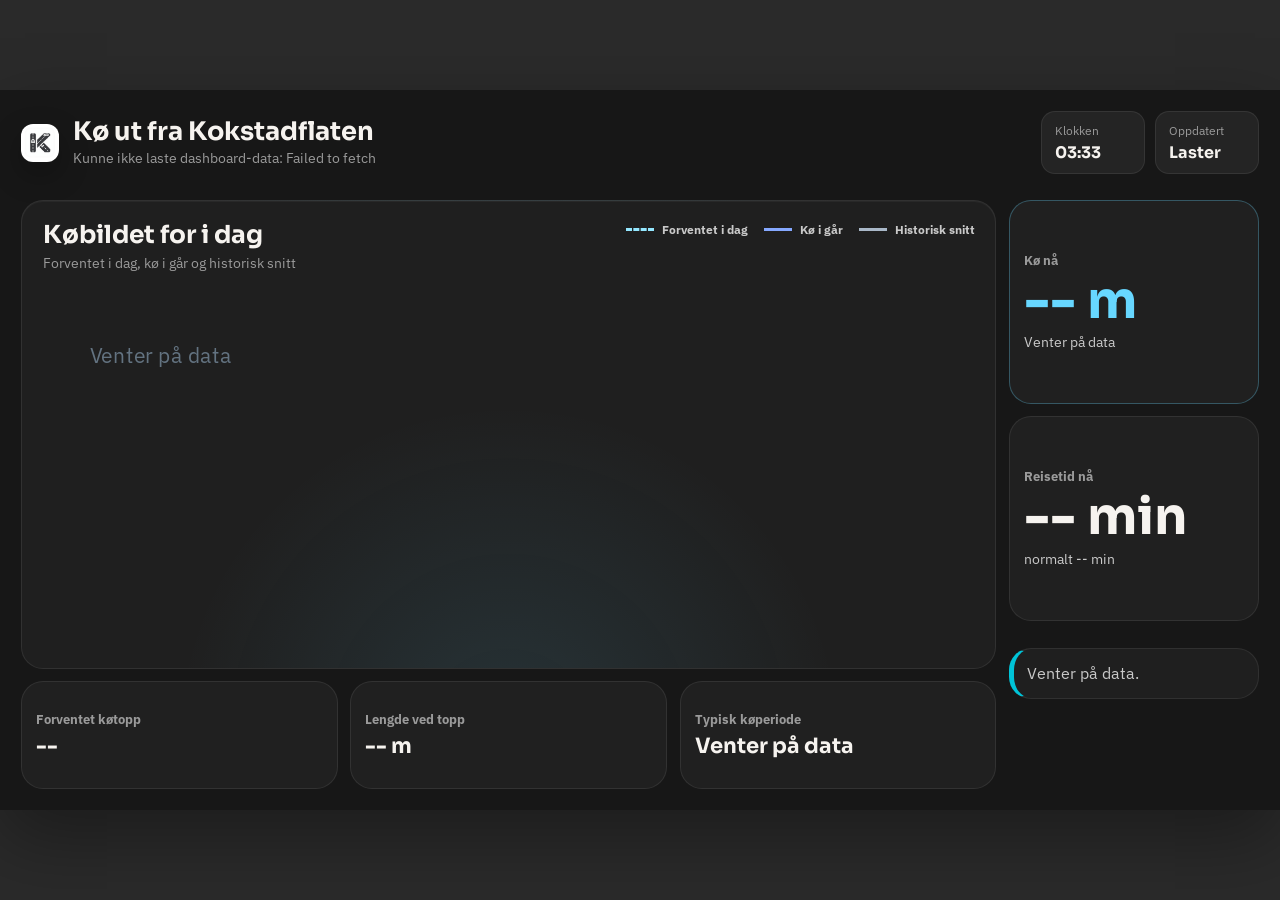
==== commit ac556931: "Add files via upload" ====
--- a/index.html
+++ b/index.html
@@ -62,8 +62,9 @@
             <p id="chartSubtitle">Kølengde i meter gjennom ettermiddagen</p>
           </div>
           <div class="chart-legend" aria-label="Forklaring">
-            <span><i class="legend-line legend-today"></i><span id="actualLegendLabel">Kø i dag</span></span>
+            <span><i class="legend-line legend-actual"></i><span id="actualLegendLabel">Faktisk i dag</span></span>
             <span><i class="legend-line legend-expected"></i><span id="expectedLegendLabel">Forventet i dag</span></span>
+            <span><i class="legend-line legend-yesterday"></i><span id="yesterdayLegendLabel">Kø i går</span></span>
             <span><i class="legend-line legend-history"></i><span id="historyLegendLabel">Historisk snitt</span></span>
           </div>
         </div>
--- a/styles.css
+++ b/styles.css
@@ -1,17 +1,22 @@
 :root {
-  --bg: #f7f5ef;
-  --card: #fffefa;
-  --card-soft: #fefcf7;
-  --text: #122033;
-  --muted: #637381;
-  --line: #e4dfd3;
-  --line-soft: #eee9de;
-  --brand: #002f6c;
-  --accent: #00afc6;
-  --queue: #d99a2b;
-  --strong-queue: #c96a57;
-  --ok: #2d7d5d;
-  --shadow: 0 18px 48px rgba(18, 32, 51, 0.10);
+  --bg: #2a2a2a;
+  --shell: #171717;
+  --panel: #1f1f1f;
+  --panel-strong: #101010;
+  --card: #242424;
+  --card-soft: #202020;
+  --text: #f6f3ef;
+  --muted: #9a9a9a;
+  --muted-strong: #c9c9c9;
+  --line: rgba(255, 255, 255, 0.08);
+  --line-strong: rgba(255, 255, 255, 0.14);
+  --brand: #67d7ff;
+  --accent: #85a8ff;
+  --cyan: #00c4d8;
+  --queue: #ffc170;
+  --strong-queue: #ff8e79;
+  --ok: #73d39b;
+  --shadow: 0 28px 70px rgba(0, 0, 0, 0.34);
   --number-font: "Sora", "IBM Plex Sans", sans-serif;
   --body-font: "IBM Plex Sans", Arial, sans-serif;
 }
@@ -23,6 +28,7 @@
 html,
 body {
   margin: 0;
+  width: 100%;
   min-width: 320px;
   min-height: 100%;
   background: var(--bg);
@@ -32,7 +38,10 @@
 }
 
 body {
-  overflow-x: hidden;
+  min-height: 100vh;
+  overflow: hidden;
+  display: grid;
+  place-items: center;
 }
 
 button,
@@ -43,13 +52,16 @@
 }
 
 .app-shell {
-  width: min(100%, 1920px);
-  height: 100vh;
-  margin: 0 auto;
-  padding: clamp(16px, 1.8vw, 34px);
-  display: flex;
-  flex-direction: column;
-  gap: clamp(12px, 1.1vw, 20px);
+  width: min(100vw, calc(100vh * 16 / 9));
+  height: min(100vh, calc(100vw * 9 / 16));
+  aspect-ratio: 16 / 9;
+  padding: clamp(18px, 1.65vw, 32px);
+  border-radius: clamp(0px, 1.4vw, 28px);
+  background: var(--shell);
+  box-shadow: var(--shadow);
+  display: grid;
+  grid-template-rows: auto auto minmax(0, 1fr);
+  gap: clamp(10px, 1vw, 18px);
   overflow: hidden;
 }
 
@@ -63,16 +75,21 @@
 .brand-lockup {
   display: flex;
   align-items: center;
-  gap: 16px;
+  gap: 14px;
   min-width: 0;
 }
 
+.brand-lockup > div {
+  min-width: 0;
+}
+
 .brand-logo {
-  width: clamp(44px, 3vw, 58px);
-  height: clamp(44px, 3vw, 58px);
+  width: clamp(38px, 2.65vw, 54px);
+  height: clamp(38px, 2.65vw, 54px);
   border-radius: 12px;
   object-fit: cover;
-  box-shadow: 0 8px 22px rgba(18, 32, 51, 0.12);
+  background: #ffffff;
+  box-shadow: 0 12px 30px rgba(0, 0, 0, 0.28);
   flex: 0 0 auto;
 }
 
@@ -85,16 +102,18 @@
 
 h1 {
   margin: 0;
-  font-size: clamp(1.55rem, 2.1vw, 2.55rem);
-  line-height: 1.05;
+  font-size: clamp(1.45rem, 2vw, 2.3rem);
+  line-height: 1.04;
   color: var(--text);
+  overflow-wrap: anywhere;
 }
 
 .route-subtitle {
-  margin: 6px 0 0;
+  margin: 5px 0 0;
   color: var(--muted);
-  font-size: clamp(1rem, 1vw, 1.18rem);
+  font-size: clamp(0.88rem, 0.82vw, 1rem);
   line-height: 1.3;
+  overflow-wrap: anywhere;
 }
 
 .header-status {
@@ -104,154 +123,89 @@
 }
 
 .time-block {
-  min-width: 138px;
-  padding: 12px 16px;
+  min-width: clamp(104px, 7vw, 132px);
+  padding: 10px 13px;
   border: 1px solid var(--line);
   border-radius: 14px;
-  background: rgba(255, 254, 250, 0.86);
-  box-shadow: 0 10px 28px rgba(18, 32, 51, 0.07);
+  background: var(--card);
 }
 
 .time-label {
   display: block;
   color: var(--muted);
-  font-size: 0.86rem;
+  font-size: 0.78rem;
   margin-bottom: 4px;
 }
 
 .time-block strong {
-  font-size: clamp(1rem, 1.2vw, 1.3rem);
-  color: var(--brand);
+  font-size: clamp(1rem, 1.05vw, 1.24rem);
+  color: var(--text);
 }
 
 .route-tabs {
   display: flex;
   flex-wrap: wrap;
-  gap: 10px;
+  gap: 8px;
+  min-height: 0;
 }
 
 .route-tab {
-  min-height: 42px;
+  min-height: 34px;
   border: 1px solid var(--line);
   border-radius: 999px;
-  background: rgba(255, 254, 250, 0.72);
-  color: var(--muted);
-  padding: 9px 16px;
-  font-weight: 600;
+  background: rgba(255, 255, 255, 0.03);
+  color: var(--muted-strong);
+  padding: 7px 13px;
+  font-weight: 700;
+  font-size: clamp(0.76rem, 0.72vw, 0.88rem);
   cursor: pointer;
-  transition: background 150ms ease, border-color 150ms ease, color 150ms ease, box-shadow 150ms ease;
+  transition: background 150ms ease, border-color 150ms ease, color 150ms ease;
 }
 
 .route-tab:hover {
-  color: var(--brand);
-  border-color: rgba(0, 47, 108, 0.28);
+  color: var(--text);
+  border-color: rgba(103, 215, 255, 0.38);
 }
 
 .route-tab:focus-visible {
-  outline: 3px solid rgba(0, 175, 198, 0.34);
+  outline: 3px solid rgba(103, 215, 255, 0.42);
   outline-offset: 3px;
 }
 
 .route-tab.active {
-  color: #ffffff;
+  color: #171717;
   background: var(--brand);
   border-color: var(--brand);
-  box-shadow: 0 10px 24px rgba(0, 47, 108, 0.18);
 }
 
 .dashboard {
-  flex: 1;
+  min-height: 0;
   display: grid;
-  grid-template-rows: auto minmax(280px, 1fr) auto;
-  gap: clamp(12px, 1.1vw, 20px);
-  min-height: 0;
-}
-
-.status-overview {
-  display: grid;
-  grid-template-columns: repeat(2, minmax(0, 1fr));
-  gap: clamp(12px, 1.2vw, 20px);
-}
-
+  grid-template-columns: minmax(0, 1fr) clamp(250px, 18.8vw, 350px);
+  grid-template-rows: minmax(0, 1fr) clamp(84px, 8.4vw, 118px);
+  gap: clamp(12px, 1vw, 18px);
+}
+
+.queue-chart-panel,
 .status-card,
-.queue-chart-panel,
-.insight-card {
-  border: 1px solid var(--line-soft);
-  border-radius: 18px;
-  background: var(--card);
-  box-shadow: var(--shadow);
-}
-
-.status-card {
-  min-height: clamp(148px, 15vh, 210px);
-  padding: clamp(16px, 1.45vw, 26px);
+.insight-card,
+.status-sentence {
+  border: 1px solid var(--line);
+  border-radius: 22px;
+  background: var(--panel);
+}
+
+.queue-chart-panel {
+  grid-column: 1;
+  grid-row: 1;
+  min-height: 0;
+  padding: clamp(18px, 1.6vw, 30px);
   display: flex;
   flex-direction: column;
-  justify-content: space-between;
-  gap: 12px;
-}
-
-.status-card-primary {
-  background: linear-gradient(180deg, #ffffff 0%, var(--card-soft) 100%);
-  border-color: rgba(0, 47, 108, 0.18);
-}
-
-.status-label,
-.insight-label {
-  color: var(--muted);
-  font-weight: 600;
-}
-
-.status-value {
-  display: block;
-  font-size: clamp(3rem, 6vw, 7rem);
-  line-height: 0.95;
-  color: var(--text);
-  white-space: nowrap;
-}
-
-.status-card-primary .status-value {
-  color: var(--brand);
-}
-
-.status-note {
-  color: var(--muted);
-  font-size: clamp(1rem, 1.05vw, 1.18rem);
-  line-height: 1.35;
-}
-
-.status-sentence {
-  grid-column: 1 / -1;
-  margin: 0;
-  padding: 14px 20px;
-  border-left: 5px solid var(--accent);
-  border-radius: 14px;
-  background: rgba(255, 254, 250, 0.74);
-  color: var(--text);
-  font-size: clamp(1.08rem, 1.3vw, 1.45rem);
-  line-height: 1.35;
-  box-shadow: 0 10px 28px rgba(18, 32, 51, 0.06);
-  overflow-wrap: anywhere;
-}
-
-body[data-severity="NORMAL"] .status-sentence {
-  border-left-color: var(--ok);
-}
-
-body[data-severity="LIGHT_QUEUE"] .status-sentence {
-  border-left-color: var(--queue);
-}
-
-body[data-severity="QUEUE"] .status-sentence,
-body[data-severity="MAJOR_QUEUE"] .status-sentence {
-  border-left-color: var(--strong-queue);
-}
-
-.queue-chart-panel {
-  padding: clamp(16px, 1.45vw, 26px);
-  display: flex;
-  flex-direction: column;
-  min-height: 0;
+  background:
+    radial-gradient(circle at 50% 115%, rgba(103, 215, 255, 0.11), transparent 46%),
+    var(--panel);
+  box-shadow: inset 0 1px 0 rgba(255, 255, 255, 0.04);
 }
 
 .panel-header {
@@ -259,29 +213,29 @@
   align-items: flex-start;
   justify-content: space-between;
   gap: 18px;
-  margin-bottom: 8px;
+  margin-bottom: clamp(8px, 0.9vw, 16px);
 }
 
 .panel-header h2 {
   margin: 0;
-  font-size: clamp(1.35rem, 1.8vw, 2.15rem);
+  font-size: clamp(1.55rem, 1.9vw, 2.35rem);
   line-height: 1.1;
 }
 
 .panel-header p {
-  margin: 7px 0 0;
+  margin: 6px 0 0;
   color: var(--muted);
-  font-size: clamp(1rem, 1vw, 1.14rem);
+  font-size: clamp(0.88rem, 0.82vw, 1rem);
 }
 
 .chart-legend {
   display: flex;
   flex-wrap: wrap;
   justify-content: flex-end;
-  gap: 12px 18px;
-  color: var(--muted);
-  font-weight: 600;
-  max-width: 520px;
+  gap: 10px 16px;
+  color: var(--muted-strong);
+  font-weight: 700;
+  font-size: clamp(0.78rem, 0.74vw, 0.9rem);
 }
 
 .chart-legend span {
@@ -296,44 +250,125 @@
   border-top: 3px solid currentColor;
 }
 
-.legend-today {
+.legend-actual {
   color: var(--brand);
 }
 
 .legend-expected {
-  color: var(--queue);
+  color: #94e7ff;
   border-top-style: dashed;
 }
 
+.legend-yesterday {
+  color: var(--accent);
+}
+
 .legend-history {
-  color: #a8b2bd;
+  color: #a9b8c8;
 }
 
 .chart {
   width: 100%;
-  min-height: 240px;
+  min-height: 0;
   flex: 1;
   display: block;
 }
 
+.status-overview {
+  grid-column: 2;
+  grid-row: 1 / -1;
+  min-height: 0;
+  display: grid;
+  grid-template-rows: auto auto auto;
+  gap: clamp(10px, 0.9vw, 16px);
+}
+
+.status-card {
+  min-height: 0;
+  padding: clamp(14px, 1.1vw, 20px);
+  display: flex;
+  flex-direction: column;
+  justify-content: center;
+  gap: 8px;
+  background: var(--card-soft);
+}
+
+.status-card-primary {
+  border-color: rgba(103, 215, 255, 0.3);
+}
+
+.status-label,
+.insight-label {
+  color: var(--muted);
+  font-weight: 700;
+  font-size: clamp(0.8rem, 0.74vw, 0.92rem);
+}
+
+.status-value {
+  display: block;
+  font-size: clamp(2.35rem, 4vw, 4.9rem);
+  line-height: 0.95;
+  color: var(--text);
+  white-space: nowrap;
+}
+
+.status-card-primary .status-value {
+  color: var(--brand);
+}
+
+.status-note {
+  color: var(--muted-strong);
+  font-size: clamp(0.88rem, 0.82vw, 1rem);
+  line-height: 1.35;
+}
+
+.status-sentence {
+  align-self: start;
+  min-height: auto;
+  padding: clamp(13px, 0.95vw, 17px);
+  border-left: 5px solid var(--cyan);
+  color: var(--muted-strong);
+  font-size: clamp(1rem, 0.96vw, 1.14rem);
+  line-height: 1.42;
+  overflow-wrap: anywhere;
+  display: flex;
+  align-items: center;
+}
+
+body[data-severity="NORMAL"] .status-sentence {
+  border-left-color: var(--ok);
+}
+
+body[data-severity="LIGHT_QUEUE"] .status-sentence {
+  border-left-color: var(--queue);
+}
+
+body[data-severity="QUEUE"] .status-sentence,
+body[data-severity="MAJOR_QUEUE"] .status-sentence {
+  border-left-color: var(--strong-queue);
+}
+
 .insight-row {
+  grid-column: 1;
+  grid-row: 2;
   display: grid;
   grid-template-columns: repeat(3, minmax(0, 1fr));
-  gap: clamp(12px, 1.2vw, 20px);
+  gap: clamp(12px, 1vw, 18px);
 }
 
 .insight-card {
-  min-height: 94px;
-  padding: clamp(16px, 1.25vw, 22px);
+  min-height: 0;
+  padding: clamp(14px, 1vw, 20px);
   display: flex;
   flex-direction: column;
   justify-content: center;
-  gap: 9px;
+  gap: 7px;
+  background: var(--card-soft);
 }
 
 .insight-card strong {
-  font-size: clamp(1.2rem, 1.65vw, 1.85rem);
-  line-height: 1.15;
+  font-size: clamp(1.18rem, 1.65vw, 1.9rem);
+  line-height: 1.12;
   overflow-wrap: anywhere;
 }
 
@@ -349,21 +384,28 @@
   border: 0;
 }
 
-@media (min-width: 1500px) {
+@media (max-aspect-ratio: 16 / 10) and (min-width: 981px) {
   .app-shell {
-    padding-top: 34px;
-    padding-bottom: 34px;
+    border-radius: 0;
   }
 }
 
 @media (max-width: 980px) {
   body {
+    display: block;
+    min-height: 100vh;
     overflow-y: auto;
   }
 
   .app-shell {
+    width: 100%;
     height: auto;
     min-height: 100vh;
+    aspect-ratio: auto;
+    border-radius: 0;
+    padding: 16px 12px 24px;
+    display: flex;
+    flex-direction: column;
     overflow: visible;
   }
 
@@ -380,40 +422,6 @@
 
   .time-block {
     min-width: 0;
-  }
-
-  .status-overview,
-  .insight-row {
-    grid-template-columns: 1fr;
-  }
-
-  .status-card {
-    min-height: 140px;
-  }
-
-  .chart-legend {
-    justify-content: flex-start;
-  }
-}
-
-@media (max-width: 560px) {
-  .app-shell {
-    padding: 16px 12px 24px;
-  }
-
-  .brand-lockup {
-    align-items: flex-start;
-    gap: 12px;
-  }
-
-  .brand-logo {
-    width: 42px;
-    height: 42px;
-    border-radius: 10px;
-  }
-
-  .header-status {
-    grid-template-columns: 1fr;
   }
 
   .route-tabs {
@@ -431,11 +439,72 @@
     flex: 0 0 auto;
   }
 
-  .status-sentence {
-    padding: 15px 16px;
-  }
-
-  .chart {
-    min-height: 260px;
-  }
-}
+  .dashboard {
+    display: flex;
+    flex-direction: column;
+    gap: 12px;
+  }
+
+  .queue-chart-panel {
+    order: 1;
+    min-height: 430px;
+  }
+
+  .status-overview {
+    order: 2;
+    display: grid;
+    grid-template-columns: 1fr;
+    gap: 12px;
+  }
+
+  .status-card {
+    min-height: 132px;
+  }
+
+  .status-value {
+    font-size: clamp(2.8rem, 15vw, 4.7rem);
+  }
+
+  .insight-row {
+    order: 3;
+    grid-template-columns: 1fr;
+    gap: 12px;
+  }
+
+  .chart-legend {
+    justify-content: flex-start;
+  }
+}
+
+@media (max-width: 560px) {
+  .brand-lockup {
+    align-items: flex-start;
+    gap: 12px;
+    width: 100%;
+  }
+
+  .brand-lockup > div {
+    width: calc(100% - 54px);
+  }
+
+  .brand-logo {
+    width: 42px;
+    height: 42px;
+    border-radius: 10px;
+  }
+
+  .route-subtitle {
+    max-width: 100%;
+    white-space: normal;
+    word-break: break-word;
+    font-size: 0.82rem;
+  }
+
+  .header-status {
+    grid-template-columns: 1fr;
+  }
+
+  .queue-chart-panel {
+    min-height: 390px;
+  }
+}
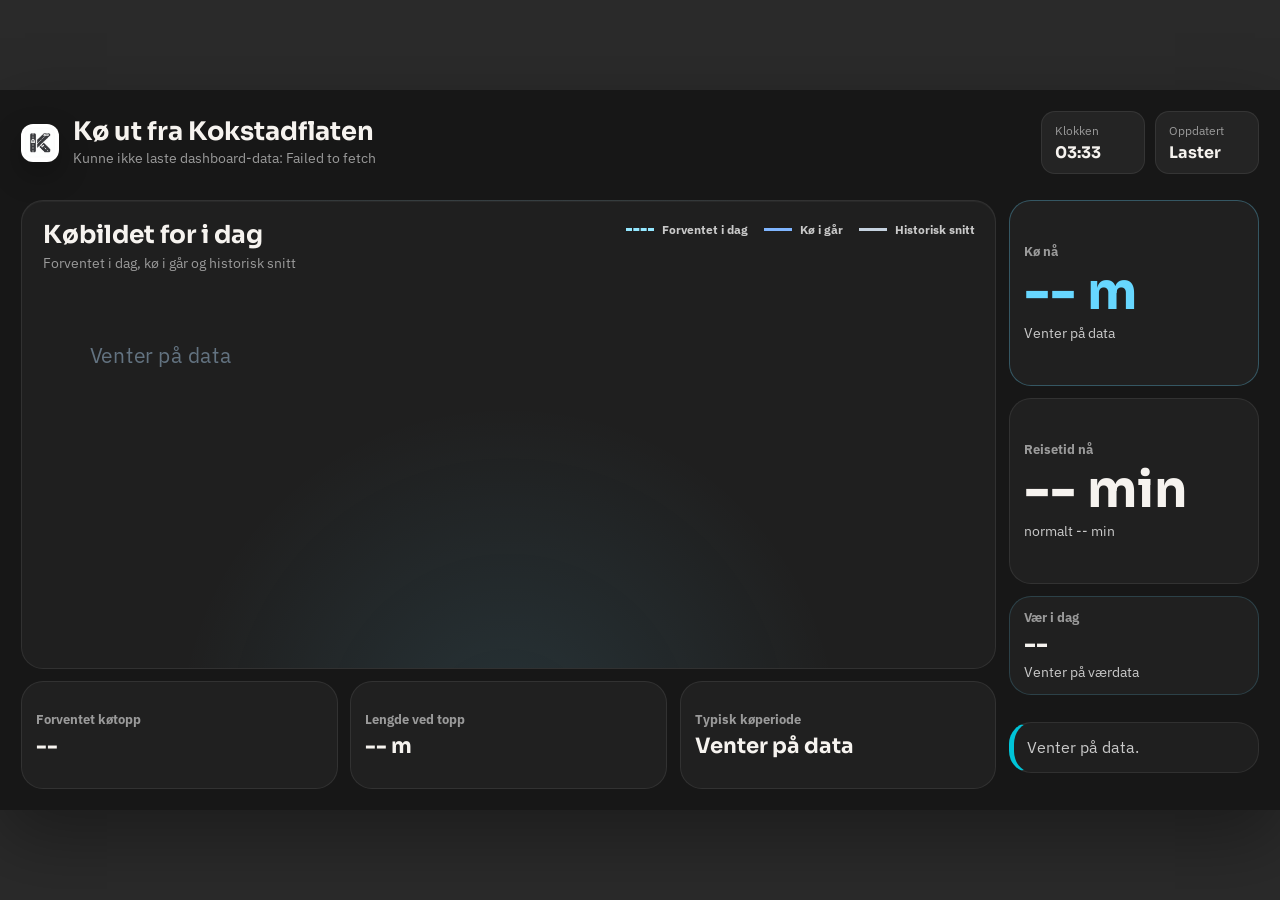
==== commit ad18f4ee: "Add files via upload" ====
--- a/index.html
+++ b/index.html
@@ -52,6 +52,12 @@
           <span id="liveDurationNote" class="status-note">normalt <span id="freeFlowValue">-- min</span></span>
         </article>
 
+        <article class="weather-card" aria-label="Vær i dag">
+          <span class="status-label">Vær i dag</span>
+          <strong id="weatherValue" class="weather-value">--</strong>
+          <span id="weatherNote" class="status-note">Venter på værdata</span>
+        </article>
+
         <p id="statusSentence" class="status-sentence">Venter på data.</p>
       </section>
 
--- a/styles.css
+++ b/styles.css
@@ -188,6 +188,7 @@
 
 .queue-chart-panel,
 .status-card,
+.weather-card,
 .insight-card,
 .status-sentence {
   border: 1px solid var(--line);
@@ -260,11 +261,11 @@
 }
 
 .legend-yesterday {
-  color: var(--accent);
+  color: #7fb5ff;
 }
 
 .legend-history {
-  color: #a9b8c8;
+  color: #c5d2df;
 }
 
 .chart {
@@ -279,11 +280,12 @@
   grid-row: 1 / -1;
   min-height: 0;
   display: grid;
-  grid-template-rows: auto auto auto;
+  grid-template-rows: minmax(0, 1fr) minmax(0, 1fr) auto auto;
   gap: clamp(10px, 0.9vw, 16px);
 }
 
-.status-card {
+.status-card,
+.weather-card {
   min-height: 0;
   padding: clamp(14px, 1.1vw, 20px);
   display: flex;
@@ -295,6 +297,18 @@
 
 .status-card-primary {
   border-color: rgba(103, 215, 255, 0.3);
+}
+
+.weather-card {
+  gap: 6px;
+  padding-block: clamp(12px, 0.9vw, 16px);
+  border-color: rgba(103, 215, 255, 0.18);
+}
+
+.weather-value {
+  color: var(--text);
+  font-size: clamp(1.32rem, 1.85vw, 2.15rem);
+  line-height: 1.05;
 }
 
 .status-label,
